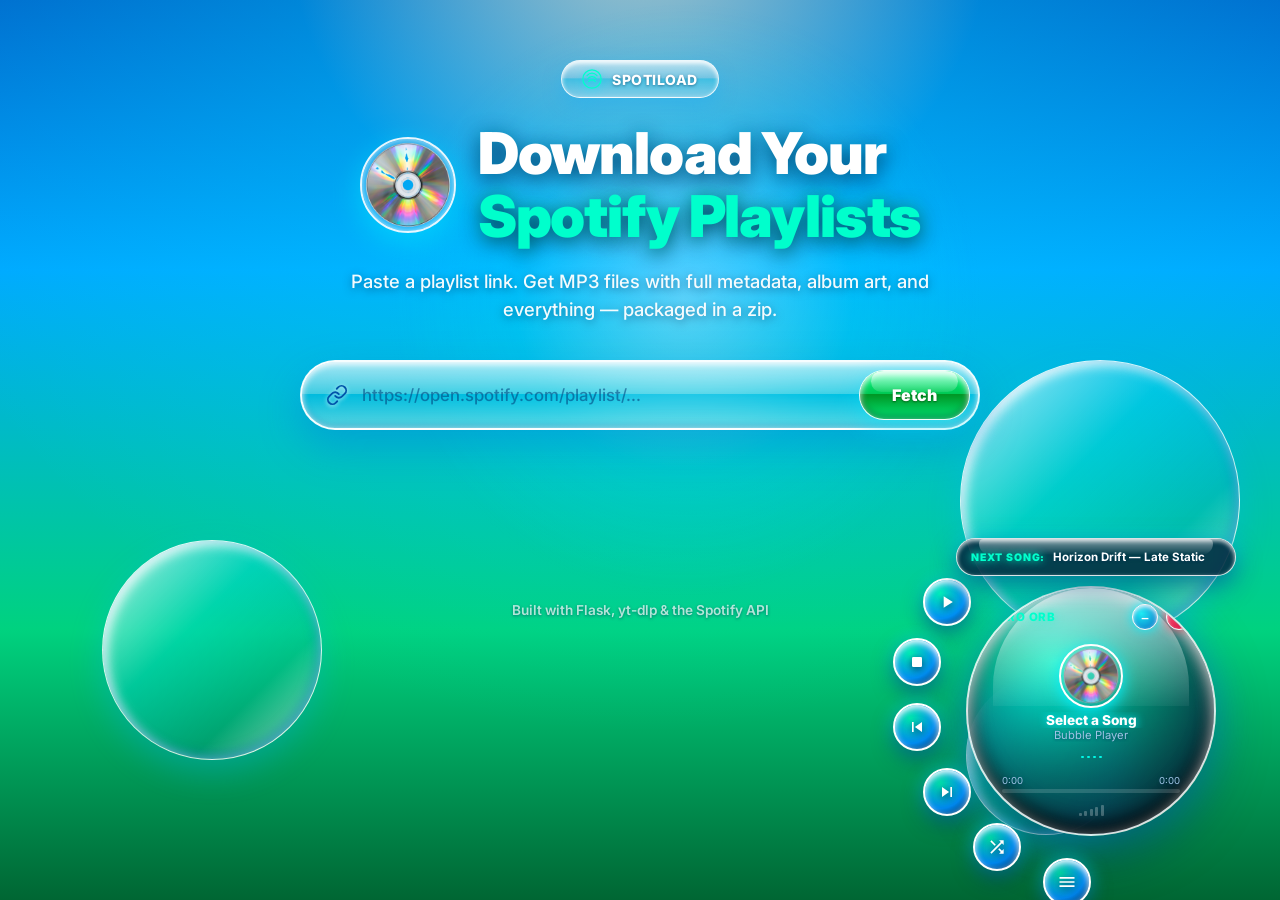
==== templates/index.html @ 21eecb68 "feat: update script loading for water_effects.js" ====
<!DOCTYPE html>
<html lang="en">
<head>
    <meta charset="UTF-8">
    <meta name="viewport" content="width=device-width, initial-scale=1.0">
    <title>Spotiload — Spotify Playlist Downloader</title>
    <meta name="description" content="Download your Spotify playlists as high-quality MP3 files with album art and metadata.">
    <link rel="preconnect" href="https://fonts.googleapis.com">
    <link rel="preconnect" href="https://fonts.gstatic.com" crossorigin>
    <link href="https://fonts.googleapis.com/css2?family=Inter:wght@300;400;500;600;700;800;900&display=swap" rel="stylesheet">
    <link rel="stylesheet" href="/static/css/style.css">
    <link rel="stylesheet" href="/static/css/wmp_player.css">
    <link rel="stylesheet" href="/static/style.css">
    <link rel="stylesheet" href="/static/wmp_player.css">
    <link rel="stylesheet" href="/style.css">
    <link rel="stylesheet" href="/wmp_player.css">
</head>
<body>
    <!-- Animated background blobs -->
    <div class="bg-blobs">
        <div class="blob blob-1"></div>
        <div class="blob blob-2"></div>
        <div class="blob blob-3"></div>
    </div>

    <main>
        <!-- Hero / Input Section -->
        <section id="hero-section" class="hero">
            <div class="hero-badge">
                <svg width="20" height="20" viewBox="0 0 24 24" fill="none">
                    <circle cx="12" cy="12" r="11" stroke="currentColor" stroke-width="1.5"/>
                    <path d="M8 15s1.5-2 4-2 4 2 4 2" stroke="currentColor" stroke-width="1.5" stroke-linecap="round"/>
                    <path d="M7 11.5s2-2.5 5-2.5 5 2.5 5 2.5" stroke="currentColor" stroke-width="1.5" stroke-linecap="round"/>
                    <path d="M6 8s2.5-3 6-3 6 3 6 3" stroke="currentColor" stroke-width="1.5" stroke-linecap="round"/>
                </svg>
                <span>Spotiload</span>
            </div>
            <div class="hero-title-container">
                <img src="/real_cd.png" onerror="this.onerror=null; this.src='/static/images/real_cd.png';" alt="Real Metallic CD" class="pixel-cd-disc">
                <h1 class="hero-title">
                    Download Your<br>
                    <span class="gradient-text">Spotify Playlists</span>
                </h1>
            </div>
            <p class="hero-subtitle">
                Paste a playlist link. Get MP3 files with full metadata, album art, and everything — packaged in a zip.
            </p>

            <div class="input-container" id="input-container">
                <div class="input-glow"></div>
                <div class="input-wrapper">
                    <svg class="input-icon" width="22" height="22" viewBox="0 0 24 24" fill="none">
                        <path d="M10 13a5 5 0 0 0 7.54.54l3-3a5 5 0 0 0-7.07-7.07l-1.72 1.71" stroke="currentColor" stroke-width="2" stroke-linecap="round"/>
                        <path d="M14 11a5 5 0 0 0-7.54-.54l-3 3a5 5 0 0 0 7.07 7.07l1.71-1.71" stroke="currentColor" stroke-width="2" stroke-linecap="round"/>
                    </svg>
                    <input
                        type="text"
                        id="playlist-url"
                        placeholder="https://open.spotify.com/playlist/..."
                        spellcheck="false"
                        autocomplete="off"
                    >
                    <button id="fetch-btn" onclick="fetchPlaylist()">
                        <span class="btn-text">Fetch</span>
                        <span class="btn-loader"></span>
                    </button>
                </div>
            </div>

            <div id="error-message" class="error-message"></div>
        </section>

        <!-- Playlist Preview Section -->
        <section id="playlist-section" class="playlist-section hidden">
            <div class="playlist-header">
                <div class="playlist-cover-wrapper">
                    <img id="playlist-cover" src="" alt="Playlist Cover" class="playlist-cover">
                </div>
                <div class="playlist-info">
                    <span class="playlist-label">PLAYLIST</span>
                    <h2 id="playlist-name" class="playlist-name"></h2>
                    <p id="playlist-meta" class="playlist-meta"></p>
                    <button id="download-btn" class="download-btn" onclick="startDownload()">
                        <svg width="20" height="20" viewBox="0 0 24 24" fill="none">
                            <path d="M21 15v4a2 2 0 0 1-2 2H5a2 2 0 0 1-2-2v-4" stroke="currentColor" stroke-width="2" stroke-linecap="round"/>
                            <polyline points="7 10 12 15 17 10" stroke="currentColor" stroke-width="2" stroke-linecap="round" stroke-linejoin="round"/>
                            <line x1="12" y1="15" x2="12" y2="3" stroke="currentColor" stroke-width="2" stroke-linecap="round"/>
                        </svg>
                        <span>Download All</span>
                    </button>
                </div>
            </div>

            <div class="track-list" id="track-list">
                <!-- Tracks injected by JS -->
            </div>
        </section>

        <!-- Download Progress Section -->
        <section id="progress-section" class="progress-section hidden">
            <div class="progress-card">
                <div class="progress-header">
                    <h3>Downloading...</h3>
                    <span id="progress-count" class="progress-count">0 / 0</span>
                </div>
                <div class="progress-bar-container">
                    <div id="progress-bar" class="progress-bar"></div>
                </div>
                <div id="progress-current" class="progress-current">
                    <div class="progress-current-cover-wrapper">
                        <img id="progress-cover" src="" alt="" class="progress-current-cover">
                    </div>
                    <div class="progress-current-info">
                        <span id="progress-track" class="progress-track-name"></span>
                        <span id="progress-artist" class="progress-track-artist"></span>
                    </div>
                    <div id="progress-status-icon" class="progress-status-icon">
                        <div class="spinner"></div>
                    </div>
                </div>
                <div id="progress-log" class="progress-log"></div>
            </div>
        </section>

        <!-- Download Complete Section -->
        <section id="complete-section" class="complete-section hidden">
            <div class="complete-card">
                <div class="complete-icon">
                    <svg width="48" height="48" viewBox="0 0 24 24" fill="none">
                        <circle cx="12" cy="12" r="10" stroke="currentColor" stroke-width="1.5"/>
                        <path d="M8 12l3 3 5-6" stroke="currentColor" stroke-width="2" stroke-linecap="round" stroke-linejoin="round"/>
                    </svg>
                </div>
                <h3 class="complete-title">All Done!</h3>
                <p id="complete-summary" class="complete-summary"></p>
                <button id="save-zip-btn" class="download-btn save-btn" onclick="downloadZip()">
                    <svg width="20" height="20" viewBox="0 0 24 24" fill="none">
                        <path d="M21 15v4a2 2 0 0 1-2 2H5a2 2 0 0 1-2-2v-4" stroke="currentColor" stroke-width="2" stroke-linecap="round"/>
                        <polyline points="7 10 12 15 17 10" stroke="currentColor" stroke-width="2" stroke-linecap="round" stroke-linejoin="round"/>
                        <line x1="12" y1="15" x2="12" y2="3" stroke="currentColor" stroke-width="2" stroke-linecap="round"/>
                    </svg>
                    <span>Save ZIP File</span>
                </button>
                <button class="reset-btn" onclick="resetApp()">Download Another Playlist</button>
            </div>
        </section>
    </main>

    <!-- Aero Bubble Music Player System -->
    <div class="aero-bubble-system floating" id="wmp-widget">
        <!-- Floating Glass Marquee Card Above Main Orb (NEXT SONG INDICATOR) -->
        <div class="aero-next-song-card" id="nextCard">
            <span class="next-label">NEXT SONG:</span>
            <span id="nextSongTitle" class="next-title">Horizon Drift — Late Static</span>
        </div>

        <!-- Main Spherical Glass Bubble Orb -->
        <div class="aero-main-orb" id="mainOrb">
            <!-- Header Bar with Prominent Minimize (–) & Close (✕) Window Buttons -->
            <div class="aero-orb-header">
                <span>AERO ORB</span>
                <div class="aero-orb-win-ctrls">
                    <button class="aero-orb-win-btn" onclick="event.stopPropagation(); wmpMinimize();" title="Minimize / Absorb">–</button>
                    <button class="aero-orb-win-btn btn-close" onclick="event.stopPropagation(); wmpExplodeDestroy();" title="Explode & Close">✕</button>
                </div>
            </div>

            <!-- Center Spinning CD & Metadata -->
            <div class="aero-orb-center">
                <img src="/real_cd.png" onerror="this.onerror=null; this.src='/static/images/real_cd.png';" alt="Album CD" class="aero-orb-cd" id="wmp-thumb">
                <div class="aero-orb-title" id="trackTitle">Select a Song</div>
                <div class="aero-orb-artist" id="trackArtist">Bubble Player</div>
                <div class="aero-orb-eq" id="orbEq">
                    <i></i><i></i><i></i><i></i>
                </div>
            </div>

            <!-- Progress Bar -->
            <div class="aero-orb-progress">
                <div class="aero-orb-time-row">
                    <span id="orbTimeCurr">0:00</span>
                    <span id="orbTimeTotal">0:00</span>
                </div>
                <div class="aero-orb-progress-bar">
                    <div class="aero-orb-progress-fill" id="progressFill"></div>
                </div>
            </div>

            <!-- Volume Control -->
            <div class="aero-orb-volume" id="volBars" title="Volume">
                <i style="height:3px" data-lvl="1" onclick="wmpSetVolLevel(1)"></i>
                <i style="height:5px" data-lvl="2" onclick="wmpSetVolLevel(2)"></i>
                <i style="height:7px" data-lvl="3" onclick="wmpSetVolLevel(3)"></i>
                <i style="height:9px" data-lvl="4" onclick="wmpSetVolLevel(4)"></i>
                <i style="height:11px" data-lvl="5" onclick="wmpSetVolLevel(5)"></i>
            </div>

            <!-- Drawer Menu inside Glass Orb -->
            <div class="aero-orb-drawer" id="orbDrawer">
                <div class="aero-orb-header">
                    <span>PLAYLIST</span>
                    <button class="aero-orb-win-btn btn-close" onclick="document.getElementById('orbDrawer').classList.remove('show')">✕</button>
                </div>
                <div id="orbDrawerList"></div>
            </div>
        </div>

        <!-- 6 Satellite Spherical Glass Button Orbs Placed on the LEFT SIDE of Main Orb -->
        <!-- 1. Play / Pause -->
        <div class="aero-satellite-orb" id="satPlay" onclick="wmpTogglePlay()" title="Play / Pause">
            <svg viewBox="0 0 24 24"><path d="M8 5v14l11-7z" id="satPlayIcon"/></svg>
        </div>

        <!-- 2. Stop -->
        <div class="aero-satellite-orb" id="satStop" onclick="wmpStop()" title="Stop">
            <svg viewBox="0 0 24 24"><rect x="6" y="6" width="12" height="12" rx="1.5"/></svg>
        </div>

        <!-- 3. Previous -->
        <div class="aero-satellite-orb" id="satPrev" onclick="wmpPlayPrev()" title="Previous Track">
            <svg viewBox="0 0 24 24"><path d="M6 6h2v12H6zm3.5 6l8.5 6V6z"/></svg>
        </div>

        <!-- 4. Next -->
        <div class="aero-satellite-orb" id="satNext" onclick="wmpPlayNext()" title="Next Track">
            <svg viewBox="0 0 24 24"><path d="M6 18l8.5-6L6 6v12zM16 6v12h2V6h-2z"/></svg>
        </div>

        <!-- 5. Random Shuffle -->
        <div class="aero-satellite-orb" id="satShuf" onclick="wmpToggleShuffle()" title="Random Shuffle">
            <svg viewBox="0 0 24 24"><path d="M10.59 9.17L5.41 4 4 5.41l5.17 5.17 1.42-1.41zM14.5 4l2.04 2.04L4 18.59 5.41 20 17.96 7.45 20 9.5V4h-5.5zm.33 9.41l-1.41 1.41 3.13 3.13L14.5 20H20v-5.5l-2.04 2.04-3.13-3.13z"/></svg>
        </div>

        <!-- 6. Track List Menu -->
        <div class="aero-satellite-orb" id="satMenu" onclick="wmpToggleMenu()" title="Track List Queue">
            <svg viewBox="0 0 24 24"><path d="M3 18h18v-2H3v2zm0-5h18v-2H3v2zm0-7v2h18V6H3z"/></svg>
        </div>
    </div>

    <footer class="footer">
        <p>Built with Flask, yt-dlp &amp; the Spotify API</p>
    </footer>

    <script src="/static/js/water_effects.js"></script>
    <script src="/static/js/bubbles.js"></script>
    <script src="/static/js/wmp_player.js"></script>
    <script src="/static/js/app.js"></script>
    <script>
      (function() {
        var needed = [
          ['/static/js/water_effects.js', '/water_effects.js'],
          ['/static/js/bubbles.js', '/bubbles.js'],
          ['/static/js/wmp_player.js', '/wmp_player.js'],
          ['/static/js/app.js', '/app.js']
        ];
        needed.forEach(function(pair) {
          if (!document.querySelector('script[src="' + pair[0] + '"]')) {
            var s = document.createElement('script');
            s.src = pair[1];
            document.body.appendChild(s);
          }
        });
      })();
    </script>
</body>
</html>
---- style.css ----
/* ============================================
   Spotiload — Frutiger Aero Liquid Glass 2000s Aesthetic
   Vibrant 2000s Bubbly UI, Aqua Glass, Glossy 3D Orbs, Lens Flare & Water Reflections
   ============================================ */

/* --- Reset & Base --- */
*,
*::before,
*::after {
    margin: 0;
    padding: 0;
    box-sizing: border-box;
}

:root {
    /* 2000s Frutiger Aero Palette */
    --bg-sky-top: #0088FF;
    --bg-sky-mid: #00C8FF;
    --bg-grass-mid: #00D27F;
    --bg-grass-bottom: #007A3D;

    /* Glass Surface Tokens */
    --bg-surface: rgba(255, 255, 255, 0.18);
    --bg-surface-hover: rgba(255, 255, 255, 0.3);
    --bg-glass: linear-gradient(180deg, rgba(255, 255, 255, 0.45) 0%, rgba(255, 255, 255, 0.15) 48%, rgba(0, 180, 255, 0.08) 49%, rgba(255, 255, 255, 0.25) 100%);
    
    --border-glass: 1.5px solid rgba(255, 255, 255, 0.85);
    --border-glass-subtle: 1px solid rgba(255, 255, 255, 0.5);
    --border-focus: #00FFCC;

    --text-primary: #FFFFFF;
    --text-secondary: rgba(255, 255, 255, 0.85);
    --text-tertiary: rgba(255, 255, 255, 0.6);

    /* Frutiger Glossy Colors */
    --accent: #00E676;
    --accent-cyan: #00E5FF;
    --accent-blue: #0088FF;
    --accent-glow: rgba(0, 229, 255, 0.45);
    
    --gradient-aero: linear-gradient(180deg, #00FF88 0%, #00C853 48%, #009624 49%, #00E676 100%);
    --gradient-blue: linear-gradient(180deg, #00E5FF 0%, #0088FF 48%, #0055CC 49%, #00A8FF 100%);
    --gradient-glass-shine: linear-gradient(135deg, rgba(255,255,255,0.7) 0%, rgba(255,255,255,0.2) 40%, transparent 60%);

    --error: #FF3366;
    --error-bg: rgba(255, 51, 102, 0.2);
    --success: #00FF88;
    --warning: #FFCC00;

    --radius-sm: 10px;
    --radius-md: 16px;
    --radius-lg: 24px;
    --radius-xl: 36px;
    --radius-full: 9999px;

    --shadow-aero: 0 16px 48px rgba(0, 120, 220, 0.35), inset 0 2px 4px rgba(255, 255, 255, 0.95), inset 0 -2px 4px rgba(0, 0, 0, 0.2);
    --shadow-button: 0 8px 24px rgba(0, 229, 255, 0.45), inset 0 3px 6px rgba(255, 255, 255, 0.9), inset 0 -4px 6px rgba(0, 0, 0, 0.3);

    --transition-fast: 0.15s cubic-bezier(0.4, 0, 0.2, 1);
    --transition-med: 0.3s cubic-bezier(0.4, 0, 0.2, 1);
}

html {
    font-size: 16px;
    -webkit-font-smoothing: antialiased;
}

/* --- Frutiger Aero Landscape Background --- */
body {
    font-family: 'Inter', -apple-system, BlinkMacSystemFont, 'Segoe UI', sans-serif;
    background: 
        radial-gradient(circle at 50% -10%, rgba(255, 245, 200, 0.7) 0%, rgba(0, 229, 255, 0.25) 30%, transparent 70%),
        linear-gradient(180deg, #0066CC 0%, #00A8FF 30%, #00D27F 70%, #006633 100%);
    background-attachment: fixed;
    color: var(--text-primary);
    min-height: 100vh;
    overflow-x: hidden;
    position: relative;
    text-shadow: 0 1px 3px rgba(0, 40, 80, 0.5);
}

/* Overlay Lens Flare Sunbeam */
body::before {
    content: '';
    position: fixed;
    top: 0;
    left: 30%;
    width: 600px;
    height: 600px;
    background: radial-gradient(circle, rgba(255, 255, 255, 0.35) 0%, rgba(0, 229, 255, 0.15) 40%, transparent 70%);
    pointer-events: none;
    z-index: 1;
}

/* --- Animated Floating 3D Liquid Bubbles --- */
.bg-blobs {
    position: fixed;
    inset: 0;
    z-index: 0;
    overflow: hidden;
    pointer-events: none;
}

.blob {
    position: absolute;
    border-radius: 50%;
    background: linear-gradient(135deg, rgba(255, 255, 255, 0.7) 0%, rgba(0, 229, 255, 0.3) 40%, rgba(0, 136, 255, 0.1) 70%, rgba(255, 255, 255, 0.6) 100%);
    border: 1px solid rgba(255, 255, 255, 0.8);
    box-shadow: inset -4px -4px 12px rgba(0, 100, 200, 0.4), inset 4px 4px 12px rgba(255, 255, 255, 0.9), 0 12px 32px rgba(0, 180, 255, 0.3);
    animation: bubbleRise 16s infinite ease-in-out;
}

.blob-1 {
    width: 220px;
    height: 220px;
    top: 60%;
    left: 8%;
    animation-duration: 18s;
}

.blob-2 {
    width: 160px;
    height: 160px;
    top: 75%;
    right: 12%;
    animation-delay: -5s;
    animation-duration: 22s;
}

.blob-3 {
    width: 280px;
    height: 280px;
    top: 40%;
    left: 75%;
    animation-delay: -10s;
    animation-duration: 25s;
}

@keyframes bubbleRise {
    0%, 100% {
        transform: translateY(0) scale(1) rotate(0deg);
    }
    50% {
        transform: translateY(-40px) scale(1.08) rotate(10deg);
    }
}

/* --- Main Layout Container --- */
main {
    position: relative;
    z-index: 2;
    max-width: 920px;
    margin: 0 auto;
    padding: 60px 24px 100px;
}

/* --- Hero Section --- */
.hero {
    display: flex;
    flex-direction: column;
    align-items: center;
    text-align: center;
    margin-bottom: 48px;
}

/* Glossy 3D Frutiger Pill Badge */
.hero-badge {
    display: inline-flex;
    align-items: center;
    gap: 10px;
    padding: 8px 20px;
    border-radius: var(--radius-full);
    background: linear-gradient(180deg, rgba(255, 255, 255, 0.6) 0%, rgba(255, 255, 255, 0.2) 48%, rgba(0, 229, 255, 0.2) 49%, rgba(255, 255, 255, 0.3) 100%);
    border: var(--border-glass);
    box-shadow: inset 0 2px 4px rgba(255, 255, 255, 0.9), 0 8px 20px rgba(0, 168, 255, 0.3);
    backdrop-filter: blur(12px);
    color: #FFFFFF;
    font-size: 0.875rem;
    font-weight: 800;
    letter-spacing: 0.04em;
    margin-bottom: 24px;
    text-transform: uppercase;
}

.hero-badge svg {
    color: #00FFCC;
    filter: drop-shadow(0 2px 4px rgba(0, 229, 255, 0.8));
}

/* Title & Subtitle */
.hero-title-container {
    display: flex;
    align-items: center;
    justify-content: center;
    gap: 22px;
    margin-bottom: 18px;
}

.pixel-cd-disc {
    width: 96px;
    height: 96px;
    border-radius: 50%;
    box-shadow: 0 10px 30px rgba(0, 229, 255, 0.6), inset 0 0 10px rgba(255, 255, 255, 0.8);
    animation: spinCD 12s linear infinite;
    flex-shrink: 0;
    border: 2px solid rgba(255, 255, 255, 0.9);
}

@keyframes spinCD {
    from { transform: rotate(0deg); }
    to { transform: rotate(360deg); }
}

.hero-title {
    font-size: clamp(2.2rem, 5vw, 3.6rem);
    font-weight: 900;
    line-height: 1.1;
    letter-spacing: -0.02em;
    color: #FFFFFF;
    text-shadow: 0 4px 20px rgba(0, 30, 80, 0.8), 0 0 12px rgba(0, 229, 255, 0.4);
    text-align: left;
}

.gradient-text {
    color: #00FFCC;
    text-shadow: 0 4px 20px rgba(0, 30, 80, 0.9), 0 0 16px rgba(0, 255, 204, 0.7);
}

.hero-subtitle {
    font-size: 1.15rem;
    color: rgba(255, 255, 255, 0.95);
    max-width: 580px;
    line-height: 1.55;
    font-weight: 500;
    margin-bottom: 36px;
    text-shadow: 0 2px 8px rgba(0, 40, 80, 0.5);
}

/* --- Glossy Aqua Input Container --- */
.input-container {
    position: relative;
    width: 100%;
    max-width: 680px;
    border-radius: var(--radius-full);
}

.input-wrapper {
    position: relative;
    display: flex;
    align-items: center;
    background: linear-gradient(180deg, rgba(255, 255, 255, 0.65) 0%, rgba(255, 255, 255, 0.25) 48%, rgba(0, 180, 255, 0.15) 49%, rgba(255, 255, 255, 0.35) 100%);
    border: 2px solid rgba(255, 255, 255, 0.95);
    border-radius: var(--radius-full);
    padding: 8px 8px 8px 24px;
    backdrop-filter: blur(20px);
    box-shadow: inset 0 2px 6px rgba(255, 255, 255, 1), inset 0 -3px 6px rgba(0, 80, 160, 0.25), 0 16px 40px rgba(0, 120, 220, 0.4);
    transition: all var(--transition-med);
}

.input-wrapper:focus-within {
    border-color: #00FFCC;
    box-shadow: inset 0 2px 6px rgba(255, 255, 255, 1), 0 0 30px rgba(0, 255, 204, 0.6), 0 20px 45px rgba(0, 120, 220, 0.5);
}

.input-icon {
    color: #0055AA;
    flex-shrink: 0;
    margin-right: 14px;
    filter: drop-shadow(0 1px 2px rgba(255, 255, 255, 0.8));
}

.input-wrapper input {
    flex: 1;
    background: transparent;
    border: none;
    outline: none;
    color: #003366;
    font-size: 1.05rem;
    font-weight: 700;
    font-family: inherit;
}

.input-wrapper input::placeholder {
    color: rgba(0, 60, 120, 0.55);
    font-weight: 500;
}

/* 3D Glossy Bubbly Fetch Button */
#fetch-btn {
    display: flex;
    align-items: center;
    justify-content: center;
    background: var(--gradient-aero);
    border: 1.5px solid rgba(255, 255, 255, 0.95);
    border-radius: var(--radius-full);
    padding: 14px 32px;
    color: #FFFFFF;
    font-size: 1rem;
    font-weight: 900;
    font-family: inherit;
    cursor: pointer;
    text-shadow: 0 1px 2px rgba(0, 60, 0, 0.6);
    box-shadow: var(--shadow-button);
    transition: transform var(--transition-fast), box-shadow var(--transition-med);
    position: relative;
    overflow: hidden;
}

/* Top Glossy Highlight Curve on Button */
#fetch-btn::before {
    content: '';
    position: absolute;
    top: 0;
    left: 10%;
    right: 10%;
    height: 45%;
    background: linear-gradient(180deg, rgba(255, 255, 255, 0.7) 0%, rgba(255, 255, 255, 0.1) 100%);
    border-radius: var(--radius-full);
    pointer-events: none;
}

#fetch-btn:hover {
    transform: translateY(-2px) scale(1.03);
    box-shadow: 0 12px 32px rgba(0, 230, 118, 0.65), inset 0 3px 6px rgba(255, 255, 255, 1);
}

#fetch-btn:active {
    transform: translateY(1px) scale(0.97);
    box-shadow: 0 4px 12px rgba(0, 230, 118, 0.4), inset 0 2px 4px rgba(0, 0, 0, 0.4);
}

/* --- Error Message --- */
.error-message {
    margin-top: 16px;
    padding: 12px 24px;
    border-radius: var(--radius-full);
    background: var(--error-bg);
    border: 1px solid rgba(255, 51, 102, 0.5);
    color: #FFD1DC;
    font-size: 0.9rem;
    font-weight: 700;
    display: none;
    backdrop-filter: blur(12px);
    box-shadow: 0 8px 20px rgba(255, 51, 102, 0.3);
}

.error-message.visible {
    display: inline-block;
}

/* --- Playlist Preview Section --- */
.playlist-section {
    background: var(--bg-glass);
    border: var(--border-glass);
    border-radius: var(--radius-xl);
    padding: 36px;
    backdrop-filter: blur(24px) saturate(180%);
    box-shadow: var(--shadow-aero);
    position: relative;
    overflow: hidden;
}

/* Top Glass Reflection Bar */
.playlist-section::before {
    content: '';
    position: absolute;
    top: 0;
    left: 0;
    right: 0;
    height: 120px;
    background: var(--gradient-glass-shine);
    pointer-events: none;
}

.playlist-header {
    display: flex;
    align-items: center;
    gap: 32px;
    margin-bottom: 32px;
    padding-bottom: 24px;
    border-bottom: 1px solid rgba(255, 255, 255, 0.3);
}

.playlist-cover-wrapper {
    position: relative;
    flex-shrink: 0;
}

.playlist-cover {
    width: 160px;
    height: 160px;
    border-radius: var(--radius-md);
    object-fit: cover;
    border: 2px solid rgba(255, 255, 255, 0.9);
    box-shadow: 0 12px 32px rgba(0, 40, 100, 0.4);
}

.playlist-info {
    flex: 1;
}

.playlist-label {
    font-size: 0.75rem;
    font-weight: 900;
    letter-spacing: 0.15em;
    text-transform: uppercase;
    color: #00FFCC;
    text-shadow: 0 2px 6px rgba(0, 255, 204, 0.6);
}

.playlist-name {
    font-size: clamp(1.8rem, 3.5vw, 2.5rem);
    font-weight: 900;
    margin: 6px 0;
    color: #FFFFFF;
    text-shadow: 0 2px 10px rgba(0, 40, 80, 0.5);
}

.playlist-meta {
    color: rgba(255, 255, 255, 0.9);
    font-size: 0.95rem;
    font-weight: 600;
    margin-bottom: 20px;
}

/* 3D Glossy Download All Button */
.download-btn {
    display: inline-flex;
    align-items: center;
    gap: 12px;
    background: var(--gradient-blue);
    color: #FFFFFF;
    border: 1.5px solid rgba(255, 255, 255, 0.95);
    border-radius: var(--radius-full);
    padding: 14px 32px;
    font-size: 0.95rem;
    font-weight: 900;
    font-family: inherit;
    cursor: pointer;
    box-shadow: 0 8px 24px rgba(0, 136, 255, 0.5), inset 0 3px 6px rgba(255, 255, 255, 0.9), inset 0 -4px 6px rgba(0, 0, 0, 0.3);
    transition: transform var(--transition-fast), box-shadow var(--transition-med);
    text-shadow: 0 1px 2px rgba(0, 40, 100, 0.6);
}

.download-btn:hover {
    transform: translateY(-2px) scale(1.03);
    box-shadow: 0 12px 32px rgba(0, 168, 255, 0.75), inset 0 3px 6px rgba(255, 255, 255, 1);
}

.download-btn:active {
    transform: translateY(1px) scale(0.97);
}

/* --- Track List --- */
.track-list {
    display: flex;
    flex-direction: column;
    gap: 6px;
}

.track-item {
    display: flex;
    align-items: center;
    gap: 16px;
    padding: 12px 18px;
    border-radius: var(--radius-md);
    background: rgba(255, 255, 255, 0.12);
    border: 1px solid rgba(255, 255, 255, 0.4);
    backdrop-filter: blur(12px);
    transition: all var(--transition-fast);
}

.track-item:hover {
    background: rgba(255, 255, 255, 0.28);
    border-color: rgba(255, 255, 255, 0.85);
    transform: translateX(4px);
    box-shadow: 0 6px 20px rgba(0, 168, 255, 0.25);
}

.track-number {
    width: 28px;
    font-size: 0.85rem;
    font-weight: 800;
    color: rgba(255, 255, 255, 0.7);
}

.track-cover {
    width: 48px;
    height: 48px;
    border-radius: 8px;
    object-fit: cover;
    border: 1px solid rgba(255, 255, 255, 0.8);
    box-shadow: 0 4px 12px rgba(0, 0, 0, 0.3);
}

.track-info {
    flex: 1;
    min-width: 0;
}

.track-title {
    font-size: 0.95rem;
    font-weight: 700;
    color: #FFFFFF;
}

.track-artist {
    font-size: 0.825rem;
    color: rgba(255, 255, 255, 0.8);
    font-weight: 500;
}

.track-meta-side {
    display: flex;
    align-items: center;
    gap: 12px;
}

.track-status-badge {
    font-size: 0.75rem;
    font-weight: 800;
    padding: 4px 12px;
    border-radius: var(--radius-full);
    display: none;
    letter-spacing: 0.03em;
    text-transform: uppercase;
}

.track-status-badge.downloading {
    display: inline-block;
    background: linear-gradient(180deg, #00FFCC 0%, #00B0FF 100%);
    color: #003366;
    box-shadow: 0 2px 10px rgba(0, 229, 255, 0.5);
    animation: badgePulse 1.5s infinite;
}

.track-status-badge.done {
    display: inline-block;
    background: linear-gradient(180deg, #00FF88 0%, #00C853 100%);
    color: #003311;
    box-shadow: 0 2px 10px rgba(0, 255, 136, 0.4);
}

.track-status-badge.error {
    display: inline-block;
    background: var(--error-bg);
    color: #FF3366;
    border: 1px solid rgba(255, 51, 102, 0.5);
}

/* Water Liquid Progress Bar */
.track-mini-progress {
    width: 100%;
    height: 6px;
    background: rgba(0, 40, 80, 0.4);
    border-radius: var(--radius-full);
    overflow: hidden;
    margin-top: 6px;
    display: none;
    border: 1px solid rgba(255, 255, 255, 0.4);
}

.track-mini-progress-bar {
    height: 100%;
    width: 0%;
    background: linear-gradient(90deg, #00E5FF, #00FF88);
    border-radius: var(--radius-full);
    box-shadow: 0 0 10px #00FFCC;
    transition: width 0.3s ease;
}

.track-item.is-downloading {
    background: rgba(0, 229, 255, 0.2);
    border-color: #00FFCC;
}

.track-item.is-downloading .track-mini-progress {
    display: block;
}

.track-item.is-done .track-mini-progress {
    display: block;
}

.track-item.is-done .track-mini-progress-bar {
    width: 100%;
}

/* --- Progress Section --- */
.progress-section {
    margin-top: 40px;
}

.progress-card {
    background: var(--bg-glass);
    border: var(--border-glass);
    border-radius: var(--radius-xl);
    padding: 32px;
    backdrop-filter: blur(24px);
    box-shadow: var(--shadow-aero);
}

.progress-header {
    display: flex;
    align-items: center;
    justify-content: space-between;
    margin-bottom: 16px;
}

.progress-header h3 {
    font-size: 1.25rem;
    font-weight: 900;
    color: #FFFFFF;
}

.progress-count {
    font-size: 1rem;
    font-weight: 800;
    color: #00FFCC;
}

.progress-bar-container {
    height: 12px;
    background: rgba(0, 30, 60, 0.5);
    border-radius: var(--radius-full);
    overflow: hidden;
    border: 1px solid rgba(255, 255, 255, 0.6);
    box-shadow: inset 0 2px 4px rgba(0, 0, 0, 0.4);
    margin-bottom: 24px;
}

.progress-bar {
    height: 100%;
    width: 0%;
    background: linear-gradient(90deg, #0088FF, #00E5FF, #00FF88);
    border-radius: var(--radius-full);
    box-shadow: 0 0 16px #00FFCC;
    transition: width 0.3s ease;
}

.progress-current {
    display: flex;
    align-items: center;
    gap: 16px;
    padding: 16px;
    background: rgba(255, 255, 255, 0.15);
    border-radius: var(--radius-md);
    border: 1px solid rgba(255, 255, 255, 0.5);
}

.progress-current-cover {
    width: 52px;
    height: 52px;
    border-radius: 8px;
    object-fit: cover;
}

.progress-track-name {
    font-weight: 800;
    font-size: 1rem;
    color: #FFFFFF;
}

.progress-track-artist {
    font-size: 0.85rem;
    color: rgba(255, 255, 255, 0.8);
}

/* Spinner */
.spinner {
    width: 24px;
    height: 24px;
    border: 3px solid rgba(255, 255, 255, 0.3);
    border-top-color: #00FFCC;
    border-radius: 50%;
    animation: spin 0.6s linear infinite;
}

@keyframes spin {
    to { transform: rotate(360deg); }
}

/* Complete Section */
.complete-card {
    background: var(--bg-glass);
    border: var(--border-glass);
    border-radius: var(--radius-xl);
    padding: 48px 32px;
    text-align: center;
    backdrop-filter: blur(24px);
    box-shadow: var(--shadow-aero);
}

.complete-icon {
    width: 80px;
    height: 80px;
    margin: 0 auto 20px;
    background: var(--gradient-aero);
    border-radius: 50%;
    display: flex;
    align-items: center;
    justify-content: center;
    color: #FFFFFF;
    box-shadow: 0 10px 30px rgba(0, 230, 118, 0.5);
    border: 2px solid rgba(255, 255, 255, 0.9);
}

.complete-title {
    font-size: 2rem;
    font-weight: 900;
    margin-bottom: 12px;
}

.complete-summary {
    font-size: 1.05rem;
    color: rgba(255, 255, 255, 0.9);
    margin-bottom: 28px;
}

.reset-btn {
    background: transparent;
    border: none;
    color: #FFFFFF;
    font-size: 0.9rem;
    font-weight: 700;
    cursor: pointer;
    margin-top: 16px;
    text-decoration: underline;
}

.hidden {
    display: none !important;
}

.footer {
    text-align: center;
    padding: 24px;
    color: rgba(255, 255, 255, 0.7);
    font-size: 0.85rem;
    font-weight: 600;
}
---- wmp_player.css ----
/* ============================================
   Aero Bubble Music Player System — Mobile Responsive Edition
   Features:
   - Floating Glass Marquee Card above Main Orb: NEXT SONG: [Title] — [Artist]
   - Same Liquid Absorption & Explosion Behavior as Satellite Orbs
   - Audio Playback Engine for Trending & Spotify Songs
   - Responsive Media Queries for Mobile Devices (<600px)
   ============================================ */

:root {
    --bubble-glass-bg: radial-gradient(circle at 35% 30%, rgba(0, 242, 254, 0.5) 0%, rgba(6, 30, 60, 0.88) 75%, rgba(2, 12, 28, 0.96) 100%);
    --bubble-border: rgba(255, 255, 255, 0.85);
    --bubble-cyan: #00F2FE;
    --bubble-teal: #00FFCC;
    --bubble-glow: rgba(0, 242, 254, 0.55);
}

.aero-bubble-system {
    position: fixed;
    bottom: 24px;
    right: 24px;
    width: 440px;
    height: 420px;
    z-index: 9999;
    user-select: none;
    pointer-events: none;
    transition: transform 0.4s cubic-bezier(0.34, 1.56, 0.64, 1);
    transform-origin: bottom right;
}

/* Floating Ambient Motion */
.aero-bubble-system.floating {
    animation: cornerBubbleFloat 6s ease-in-out infinite alternate;
}

@keyframes cornerBubbleFloat {
    0% { transform: translateY(0px) rotate(0deg); }
    50% { transform: translateY(-12px) rotate(1deg); }
    100% { transform: translateY(8px) rotate(-1deg); }
}

/* FLOATING GLASS MARQUEE CARD ABOVE MAIN ORB (NEXT SONG INDICATOR) */
.aero-next-song-card {
    position: absolute;
    bottom: 300px;
    right: 20px;
    width: 280px;
    height: 38px;
    border-radius: 19px;
    background: rgba(6, 28, 54, 0.82);
    backdrop-filter: blur(20px) saturate(180%);
    -webkit-backdrop-filter: blur(20px) saturate(180%);
    border: 1.8px solid var(--bubble-border);
    box-shadow: 
        inset 0 2px 4px rgba(255, 255, 255, 0.8),
        0 8px 24px rgba(0, 40, 100, 0.55),
        0 0 20px var(--bubble-glow);
    display: flex;
    align-items: center;
    padding: 0 14px;
    gap: 8px;
    pointer-events: auto;
    z-index: 28;
    transition: all 0.5s cubic-bezier(0.68, -0.55, 0.27, 1.55);
    overflow: hidden;
    animation: nextCardFloat 5s ease-in-out infinite alternate;
}

@keyframes nextCardFloat {
    0% { transform: translateY(0px); }
    100% { transform: translateY(-6px); }
}

.aero-next-song-card::before {
    content: '';
    position: absolute;
    top: 0;
    left: 8%;
    right: 8%;
    height: 45%;
    background: linear-gradient(180deg, rgba(255, 255, 255, 0.5) 0%, rgba(255, 255, 255, 0.0) 100%);
    border-radius: 19px 19px 50px 50px;
    pointer-events: none;
}

.next-label {
    font-size: 0.65rem;
    font-weight: 900;
    color: var(--bubble-teal);
    letter-spacing: 0.08em;
    white-space: nowrap;
    text-shadow: 0 0 8px var(--bubble-teal);
}

.next-title {
    font-size: 0.72rem;
    font-weight: 700;
    color: #FFFFFF;
    white-space: nowrap;
    overflow: hidden;
    text-overflow: ellipsis;
}

/* MAIN SPHERICAL GLASS BUBBLE ORB */
.aero-main-orb {
    position: absolute;
    bottom: 40px;
    right: 40px;
    width: 250px;
    height: 250px;
    border-radius: 50%;
    background: var(--bubble-glass-bg);
    backdrop-filter: blur(20px) saturate(180%);
    -webkit-backdrop-filter: blur(20px) saturate(180%);
    border: 2px solid var(--bubble-border);
    box-shadow: 
        inset 0 6px 16px rgba(255, 255, 255, 0.85),
        inset 0 -8px 20px rgba(0, 0, 0, 0.9),
        0 16px 48px rgba(0, 40, 100, 0.6),
        0 0 36px var(--bubble-glow);
    display: flex;
    flex-direction: column;
    align-items: center;
    justify-content: space-between;
    padding: 16px 18px;
    pointer-events: auto;
    z-index: 20;
    transition: all 0.5s cubic-bezier(0.68, -0.55, 0.27, 1.55);
    overflow: hidden;
    animation: mainOrbFloat 6s ease-in-out infinite alternate;
}

@keyframes mainOrbFloat {
    0% { transform: translateY(0px) rotate(0deg); }
    50% { transform: translateY(-10px) rotate(1deg); }
    100% { transform: translateY(8px) rotate(-1deg); }
}

/* Specular Glass Highlight Arc */
.aero-main-orb::before {
    content: '';
    position: absolute;
    top: 0;
    left: 10%;
    right: 10%;
    height: 48%;
    background: linear-gradient(180deg, rgba(255, 255, 255, 0.65) 0%, rgba(255, 255, 255, 0.05) 100%);
    border-radius: 140px 140px 0 0;
    pointer-events: none;
    z-index: 30;
}

/* Minimized Floating State (NEXT SONG Card + Satellites Absorbed into Corner Bubble) */
.aero-bubble-system.minimized .aero-main-orb {
    width: 90px;
    height: 90px;
    bottom: 20px;
    right: 20px;
    cursor: pointer;
    box-shadow: 0 0 40px var(--bubble-cyan), inset 0 4px 10px #FFFFFF;
}

.aero-bubble-system.minimized .aero-main-orb * {
    opacity: 0 !important;
    pointer-events: none !important;
}

.aero-bubble-system.minimized .aero-main-orb::after {
    content: '🎵';
    position: absolute;
    top: 50%;
    left: 50%;
    transform: translate(-50%, -50%);
    font-size: 1.8rem;
    opacity: 1;
    filter: drop-shadow(0 0 10px #00FFCC);
}

.aero-bubble-system.minimized .aero-next-song-card {
    bottom: 65px !important;
    right: 65px !important;
    transform: scale(0) !important;
    opacity: 0 !important;
    pointer-events: none !important;
    animation: none !important;
}

/* SATELLITE BUTTON BUBBLE ORBS BASE */
.aero-satellite-orb {
    position: absolute;
    width: 48px;
    height: 48px;
    border-radius: 50%;
    background: radial-gradient(circle at 35% 30%, rgba(0, 255, 204, 0.7) 0%, rgba(0, 136, 255, 0.9) 60%, rgba(2, 20, 50, 0.98) 100%);
    border: 2px solid #FFFFFF;
    box-shadow: 
        inset 0 3px 6px rgba(255, 255, 255, 0.95),
        0 8px 20px rgba(0, 40, 100, 0.55),
        0 0 18px var(--bubble-glow);
    display: flex;
    align-items: center;
    justify-content: center;
    cursor: pointer;
    pointer-events: auto;
    z-index: 25;
    transition: transform 0.5s cubic-bezier(0.68, -0.55, 0.27, 1.55), opacity 0.4s ease, box-shadow 0.2s ease;
    touch-action: manipulation;
}

.aero-satellite-orb:hover {
    transform: scale(1.18) !important;
    box-shadow: 0 0 24px var(--bubble-teal), inset 0 3px 8px #FFFFFF;
}

.aero-satellite-orb:active {
    transform: scale(0.9) !important;
}

.aero-satellite-orb.active {
    background: radial-gradient(circle at 35% 30%, #00FFCC 0%, #0088FF 100%);
    box-shadow: 0 0 24px var(--bubble-teal);
}

.aero-satellite-orb svg {
    width: 20px;
    height: 20px;
    fill: #FFFFFF;
    filter: drop-shadow(0 2px 4px rgba(0, 20, 60, 0.8));
}

/* INDEPENDENT SEPARATE FLOATING ANIMATIONS FOR EACH SATELLITE BUBBLE */
#satPlay { 
    bottom: 250px; right: 285px; 
    animation: satFloat1 4.5s ease-in-out infinite alternate;
}
#satStop { 
    bottom: 190px; right: 315px; 
    animation: satFloat2 5.2s ease-in-out infinite alternate;
}
#satPrev { 
    bottom: 125px; right: 315px; 
    animation: satFloat3 4.8s ease-in-out infinite alternate;
}
#satNext { 
    bottom: 60px;  right: 285px; 
    animation: satFloat4 5.6s ease-in-out infinite alternate;
}
#satShuf { 
    bottom: 5px;   right: 235px; 
    animation: satFloat5 4.3s ease-in-out infinite alternate;
}
#satMenu { 
    bottom: -30px; right: 165px; 
    animation: satFloat6 5.0s ease-in-out infinite alternate;
}

@keyframes satFloat1 {
    0% { transform: translateY(0px) translateX(0px); }
    100% { transform: translateY(-8px) translateX(-4px); }
}

@keyframes satFloat2 {
    0% { transform: translateY(0px) translateX(0px); }
    100% { transform: translateY(7px) translateX(-6px); }
}

@keyframes satFloat3 {
    0% { transform: translateY(0px) translateX(0px); }
    100% { transform: translateY(-9px) translateX(-5px); }
}

@keyframes satFloat4 {
    0% { transform: translateY(0px) translateX(0px); }
    100% { transform: translateY(8px) translateX(-4px); }
}

@keyframes satFloat5 {
    0% { transform: translateY(0px) translateX(0px); }
    100% { transform: translateY(-6px) translateX(5px); }
}

@keyframes satFloat6 {
    0% { transform: translateY(0px) translateX(0px); }
    100% { transform: translateY(7px) translateX(4px); }
}

/* Absorbed State: Small Orbs Suction into Center of Main Orb */
.aero-bubble-system.minimized .aero-satellite-orb {
    bottom: 65px !important;
    right: 65px !important;
    transform: scale(0) !important;
    opacity: 0 !important;
    pointer-events: none !important;
    animation: none !important;
}

/* HIGHLY PROMINENT HEADER BAR & WINDOW CONTROL BUTTONS */
.aero-orb-header {
    width: 100%;
    display: flex;
    align-items: center;
    justify-content: space-between;
    font-size: 0.72rem;
    font-weight: 800;
    letter-spacing: 0.05em;
    color: var(--bubble-teal);
    text-shadow: 0 0 10px rgba(0, 255, 204, 0.6);
    z-index: 35;
    padding: 0 4px;
}

.aero-orb-win-ctrls {
    display: flex;
    align-items: center;
    gap: 8px;
}

/* PROMINENT HIGH-CONTRAST MINIMIZE (–) & CLOSE (✕) BUTTONS */
.aero-orb-win-btn {
    width: 26px;
    height: 26px;
    border-radius: 50%;
    background: radial-gradient(circle at 35% 35%, rgba(0, 242, 254, 0.8), rgba(0, 100, 200, 0.9));
    border: 1.5px solid #FFFFFF;
    color: #FFFFFF;
    font-size: 0.85rem;
    font-weight: 900;
    display: flex;
    align-items: center;
    justify-content: center;
    cursor: pointer;
    box-shadow: 
        inset 0 2px 4px rgba(255, 255, 255, 0.9),
        0 0 12px var(--bubble-cyan);
    transition: all 0.2s cubic-bezier(0.34, 1.56, 0.64, 1);
    touch-action: manipulation;
}

.aero-orb-win-btn:hover {
    background: radial-gradient(circle at 35% 35%, #00FFCC, #0088FF);
    box-shadow: 0 0 18px var(--bubble-teal), inset 0 2px 5px #FFFFFF;
    color: #041426;
    transform: scale(1.18);
}

.aero-orb-win-btn.btn-close {
    background: radial-gradient(circle at 35% 35%, #FF5577, #CC0033);
    box-shadow: inset 0 2px 4px rgba(255, 255, 255, 0.9), 0 0 12px rgba(255, 50, 80, 0.8);
}

.aero-orb-win-btn.btn-close:hover {
    background: radial-gradient(circle at 35% 35%, #FF2255, #990022);
    box-shadow: 0 0 18px #FF2255, inset 0 2px 5px #FFFFFF;
    color: #FFFFFF;
    transform: scale(1.18);
}

/* Center Disc & Metadata */
.aero-orb-center {
    display: flex;
    flex-direction: column;
    align-items: center;
    justify-content: center;
    width: 100%;
    margin-top: 2px;
    z-index: 35;
}

.aero-orb-cd {
    width: 64px;
    height: 64px;
    border-radius: 50%;
    object-fit: cover;
    border: 2px solid #FFFFFF;
    box-shadow: 0 4px 16px var(--bubble-cyan);
    animation: spinOrbCD 10s linear infinite paused;
}

.aero-orb-cd.playing {
    animation-play-state: running;
}

@keyframes spinOrbCD {
    from { transform: rotate(0deg); }
    to { transform: rotate(360deg); }
}

.aero-orb-title {
    font-size: 0.85rem;
    font-weight: 800;
    color: #FFFFFF;
    text-align: center;
    white-space: nowrap;
    overflow: hidden;
    text-overflow: ellipsis;
    width: 90%;
    margin-top: 4px;
    text-shadow: 0 0 8px var(--bubble-cyan);
}

.aero-orb-artist {
    font-size: 0.7rem;
    color: #9FC4E6;
    text-align: center;
    white-space: nowrap;
    overflow: hidden;
    text-overflow: ellipsis;
    width: 90%;
}

/* Equalizer Bars */
.aero-orb-eq {
    display: flex;
    align-items: flex-end;
    gap: 3px;
    height: 12px;
    margin: 4px 0;
    z-index: 35;
}

.aero-orb-eq i {
    width: 3px;
    background: linear-gradient(180deg, var(--bubble-cyan), var(--bubble-teal));
    border-radius: 1.5px;
    height: 20%;
    transition: height 0.15s;
}

.aero-orb-cd.playing ~ .aero-orb-eq i,
.aero-orb-eq.playing i {
    animation: bounceOrbEQ 0.6s ease-in-out infinite alternate;
}

.aero-orb-eq i:nth-child(1) { animation-delay: 0.1s; }
.aero-orb-eq i:nth-child(2) { animation-delay: 0.3s; }
.aero-orb-eq i:nth-child(3) { animation-delay: 0.2s; }
.aero-orb-eq i:nth-child(4) { animation-delay: 0.4s; }

@keyframes bounceOrbEQ {
    0% { height: 20%; }
    100% { height: 100%; }
}

/* Progress Section */
.aero-orb-progress {
    width: 85%;
    display: flex;
    flex-direction: column;
    gap: 3px;
    z-index: 35;
}

.aero-orb-time-row {
    display: flex;
    align-items: center;
    justify-content: space-between;
    font-size: 0.6rem;
    color: #9FC4E6;
}

.aero-orb-progress-bar {
    width: 100%;
    height: 4px;
    background: rgba(255, 255, 255, 0.15);
    border-radius: 2px;
    overflow: hidden;
}

.aero-orb-progress-fill {
    height: 100%;
    width: 0%;
    background: linear-gradient(90deg, var(--bubble-cyan), var(--bubble-teal));
    box-shadow: 0 0 10px var(--bubble-cyan);
    transition: width 0.2s linear;
}

/* Volume Bar */
.aero-orb-volume {
    display: flex;
    gap: 2.5px;
    align-items: flex-end;
    cursor: pointer;
    z-index: 35;
    margin-bottom: 2px;
}

.aero-orb-volume i {
    width: 3px;
    background: rgba(255, 255, 255, 0.25);
    border-radius: 1px;
}

.aero-orb-volume i.on {
    background: var(--bubble-cyan);
    box-shadow: 0 0 6px var(--bubble-cyan);
}

/* Drawer Menu inside Main Glass Orb */
.aero-orb-drawer {
    position: absolute;
    inset: 0;
    background: rgba(4, 20, 38, 0.97);
    border-radius: 50%;
    border: 2px solid var(--bubble-teal);
    padding: 32px 18px;
    display: none;
    flex-direction: column;
    gap: 4px;
    z-index: 60;
    box-shadow: 0 8px 24px rgba(0, 0, 0, 0.8);
    backdrop-filter: blur(8px);
    overflow-y: auto;
}

.aero-orb-drawer.show {
    display: flex;
}

.aero-orb-drawer div {
    font-size: 0.65rem;
    color: #CFE8FF;
    padding: 4px 6px;
    border-radius: 4px;
    cursor: pointer;
    white-space: nowrap;
    overflow: hidden;
    text-overflow: ellipsis;
}

.aero-orb-drawer div:hover {
    background: #0D2D4E;
    color: var(--bubble-teal);
}

/* SEQUENTIAL EXPLOSION ANIMATION ON CLOSE (X) */
.exploding-main {
    animation: mainOrbPop 0.4s cubic-bezier(0.175, 0.885, 0.32, 1.27) forwards !important;
}

@keyframes mainOrbPop {
    0% { opacity: 1; }
    50% { box-shadow: 0 0 80px #00FFCC; opacity: 0.9; }
    100% { opacity: 0; filter: blur(12px); }
}

.exploding-sat {
    animation: satellitePop 0.35s cubic-bezier(0.175, 0.885, 0.32, 1.27) forwards !important;
}

@keyframes satellitePop {
    0% { opacity: 1; }
    50% { box-shadow: 0 0 40px #00FFFF; opacity: 0.8; }
    100% { opacity: 0; filter: blur(8px); }
}

/* ============================================
   MOBILE RESPONSIVE RULES (<600px MOBILE PHONES)
   ============================================ */
@media (max-width: 600px) {
    .aero-bubble-system {
        bottom: 12px;
        right: 12px;
        width: 330px;
        height: 330px;
        transform: scale(0.85);
        transform-origin: bottom right;
    }

    .aero-main-orb {
        width: 200px;
        height: 200px;
        bottom: 20px;
        right: 20px;
        padding: 12px 14px;
    }

    .aero-orb-cd {
        width: 48px;
        height: 48px;
    }

    .aero-orb-title {
        font-size: 0.75rem;
    }

    .aero-orb-artist {
        font-size: 0.62rem;
    }

    .aero-next-song-card {
        bottom: 235px;
        right: 10px;
        width: 220px;
        height: 32px;
        padding: 0 10px;
    }

    .next-label {
        font-size: 0.58rem;
    }

    .next-title {
        font-size: 0.64rem;
    }

    .aero-satellite-orb {
        width: 42px;
        height: 42px;
    }

    .aero-satellite-orb svg {
        width: 17px;
        height: 17px;
    }

    /* Mobile Orbital Positioning around 200px Main Orb */
    #satPlay { bottom: 200px; right: 220px; }
    #satStop { bottom: 150px; right: 245px; }
    #satPrev { bottom: 100px; right: 245px; }
    #satNext { bottom: 50px;  right: 220px; }
    #satShuf { bottom: 5px;   right: 180px; }
    #satMenu { bottom: -20px; right: 125px; }

    /* Mobile Minimized State */
    .aero-bubble-system.minimized .aero-main-orb {
        width: 76px;
        height: 76px;
        bottom: 12px;
        right: 12px;
    }

    .aero-bubble-system.minimized .aero-satellite-orb {
        bottom: 50px !important;
        right: 50px !important;
    }

    .aero-bubble-system.minimized .aero-next-song-card {
        bottom: 50px !important;
        right: 50px !important;
    }
}
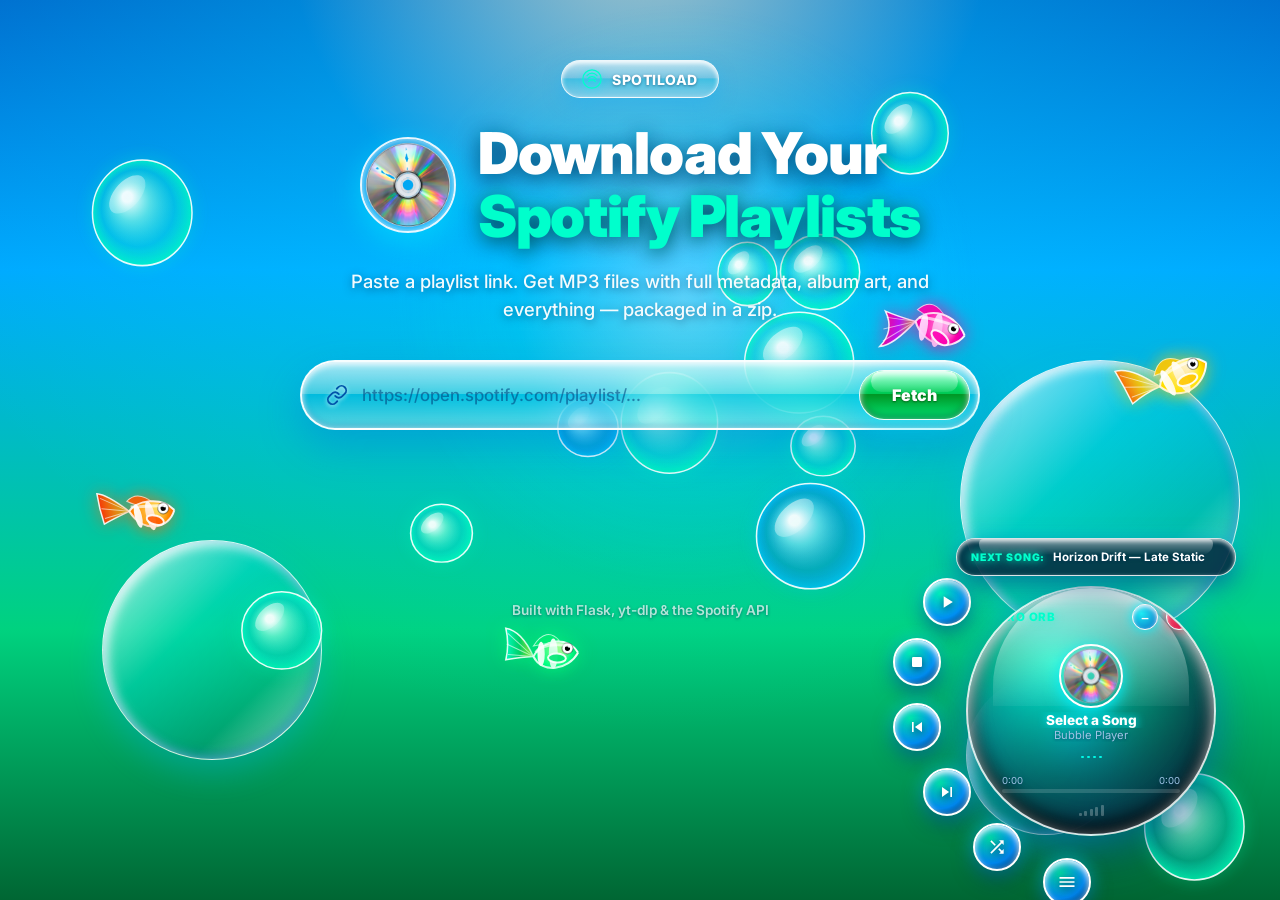
==== commit cd0338ce: "fix: clean direct script tags for instant loading" ====
--- a/templates/index.html
+++ b/templates/index.html
@@ -241,27 +241,10 @@
         <p>Built with Flask, yt-dlp &amp; the Spotify API</p>
     </footer>
 
-    <script src="/static/js/water_effects.js"></script>
-    <script src="/static/js/bubbles.js"></script>
-    <script src="/static/js/wmp_player.js"></script>
-    <script src="/static/js/app.js"></script>
-    <script>
-      (function() {
-        var needed = [
-          ['/static/js/water_effects.js', '/water_effects.js'],
-          ['/static/js/bubbles.js', '/bubbles.js'],
-          ['/static/js/wmp_player.js', '/wmp_player.js'],
-          ['/static/js/app.js', '/app.js']
-        ];
-        needed.forEach(function(pair) {
-          if (!document.querySelector('script[src="' + pair[0] + '"]')) {
-            var s = document.createElement('script');
-            s.src = pair[1];
-            document.body.appendChild(s);
-          }
-        });
-      })();
-    </script>
+    <script src="/water_effects.js"></script>
+    <script src="/bubbles.js"></script>
+    <script src="/wmp_player.js"></script>
+    <script src="/app.js"></script>
 </body>
 </html>
 
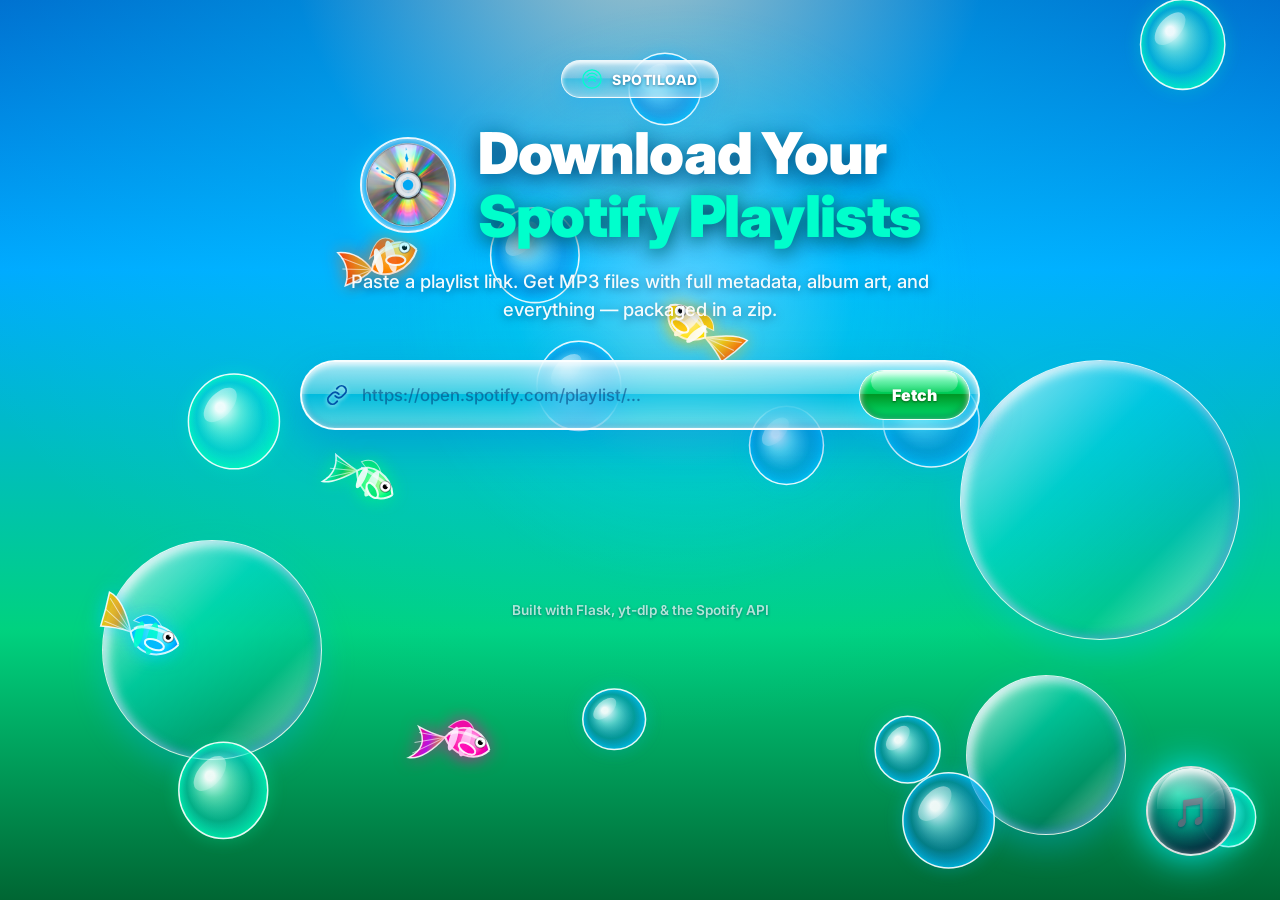
==== commit bbf4fedd: "feat: player minimized by default, clean script tags" ====
--- a/templates/index.html
+++ b/templates/index.html
@@ -146,8 +146,8 @@
         </section>
     </main>
 
-    <!-- Aero Bubble Music Player System -->
-    <div class="aero-bubble-system floating" id="wmp-widget">
+    <!-- Aero Bubble Music Player System (Starts minimized by default as floating corner orb) -->
+    <div class="aero-bubble-system floating minimized" id="wmp-widget">
         <!-- Floating Glass Marquee Card Above Main Orb (NEXT SONG INDICATOR) -->
         <div class="aero-next-song-card" id="nextCard">
             <span class="next-label">NEXT SONG:</span>
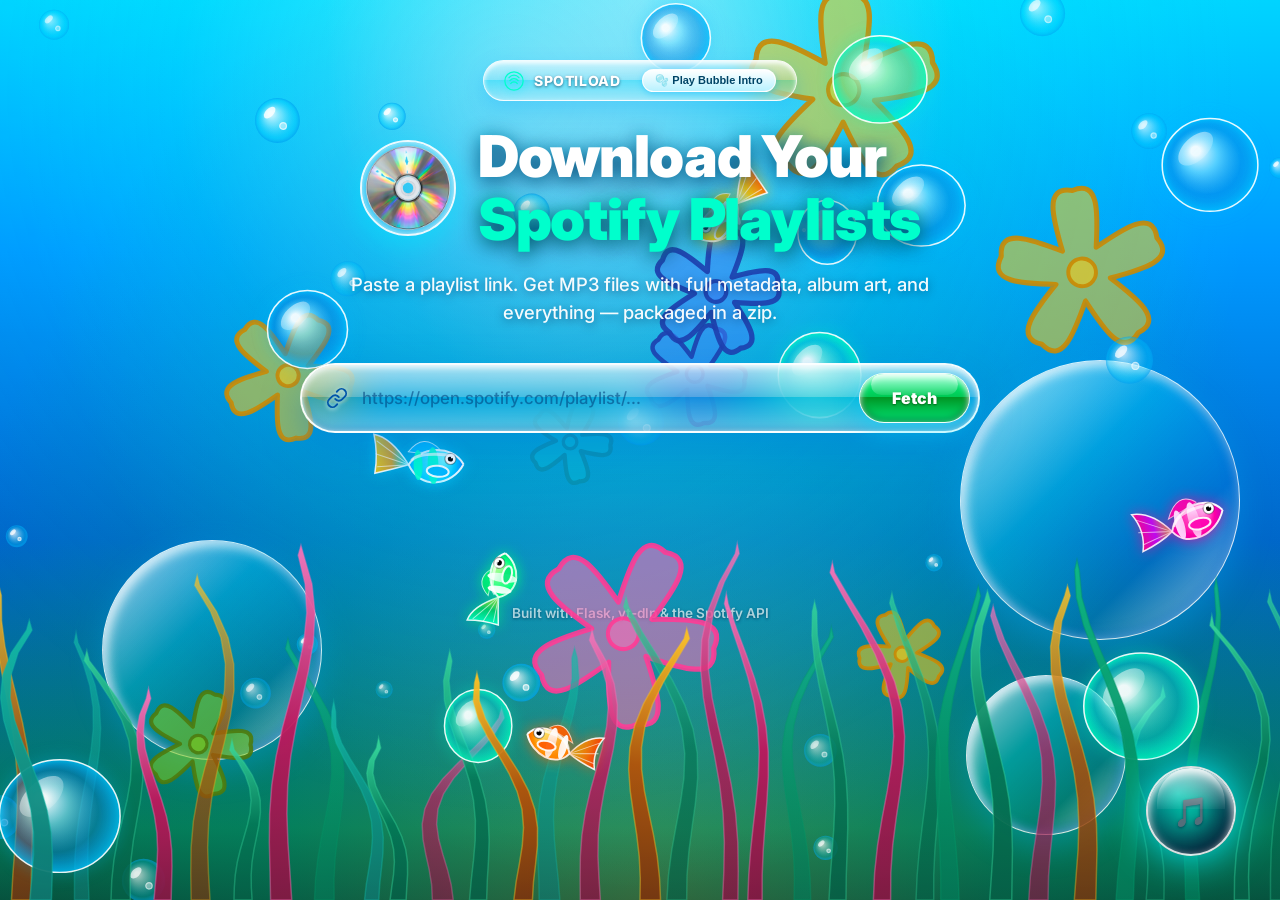
==== commit f1940df4: "feat: add spongebob_intro.js script tag" ====
--- a/templates/index.html
+++ b/templates/index.html
@@ -241,6 +241,7 @@
         <p>Built with Flask, yt-dlp &amp; the Spotify API</p>
     </footer>
 
+    <script src="/spongebob_intro.js"></script>
     <script src="/water_effects.js"></script>
     <script src="/bubbles.js"></script>
     <script src="/wmp_player.js"></script>
--- a/style.css
+++ b/style.css
@@ -65,29 +65,30 @@
     -webkit-font-smoothing: antialiased;
 }
 
-/* --- Frutiger Aero Landscape Background --- */
+/* --- Tropical Sea & Bikini Bottom Ocean Background --- */
 body {
     font-family: 'Inter', -apple-system, BlinkMacSystemFont, 'Segoe UI', sans-serif;
     background: 
-        radial-gradient(circle at 50% -10%, rgba(255, 245, 200, 0.7) 0%, rgba(0, 229, 255, 0.25) 30%, transparent 70%),
-        linear-gradient(180deg, #0066CC 0%, #00A8FF 30%, #00D27F 70%, #006633 100%);
+        radial-gradient(ellipse at 50% 0%, rgba(255, 255, 255, 0.45) 0%, rgba(0, 242, 254, 0.25) 35%, transparent 70%),
+        radial-gradient(ellipse at 50% 100%, rgba(253, 224, 71, 0.18) 0%, rgba(5, 150, 105, 0.25) 40%, transparent 80%),
+        linear-gradient(180deg, #00D4FF 0%, #0099FF 28%, #0066CC 60%, #047857 92%, #064E3B 100%);
     background-attachment: fixed;
     color: var(--text-primary);
     min-height: 100vh;
     overflow-x: hidden;
     position: relative;
-    text-shadow: 0 1px 3px rgba(0, 40, 80, 0.5);
-}
-
-/* Overlay Lens Flare Sunbeam */
+    text-shadow: 0 1px 3px rgba(0, 30, 60, 0.6);
+}
+
+/* Overlay Underwater Sunlight Caustics Rays */
 body::before {
     content: '';
     position: fixed;
     top: 0;
-    left: 30%;
-    width: 600px;
-    height: 600px;
-    background: radial-gradient(circle, rgba(255, 255, 255, 0.35) 0%, rgba(0, 229, 255, 0.15) 40%, transparent 70%);
+    left: 0;
+    width: 100%;
+    height: 100%;
+    background: radial-gradient(circle at 40% 10%, rgba(255, 255, 255, 0.25) 0%, rgba(0, 229, 255, 0.12) 30%, transparent 65%);
     pointer-events: none;
     z-index: 1;
 }
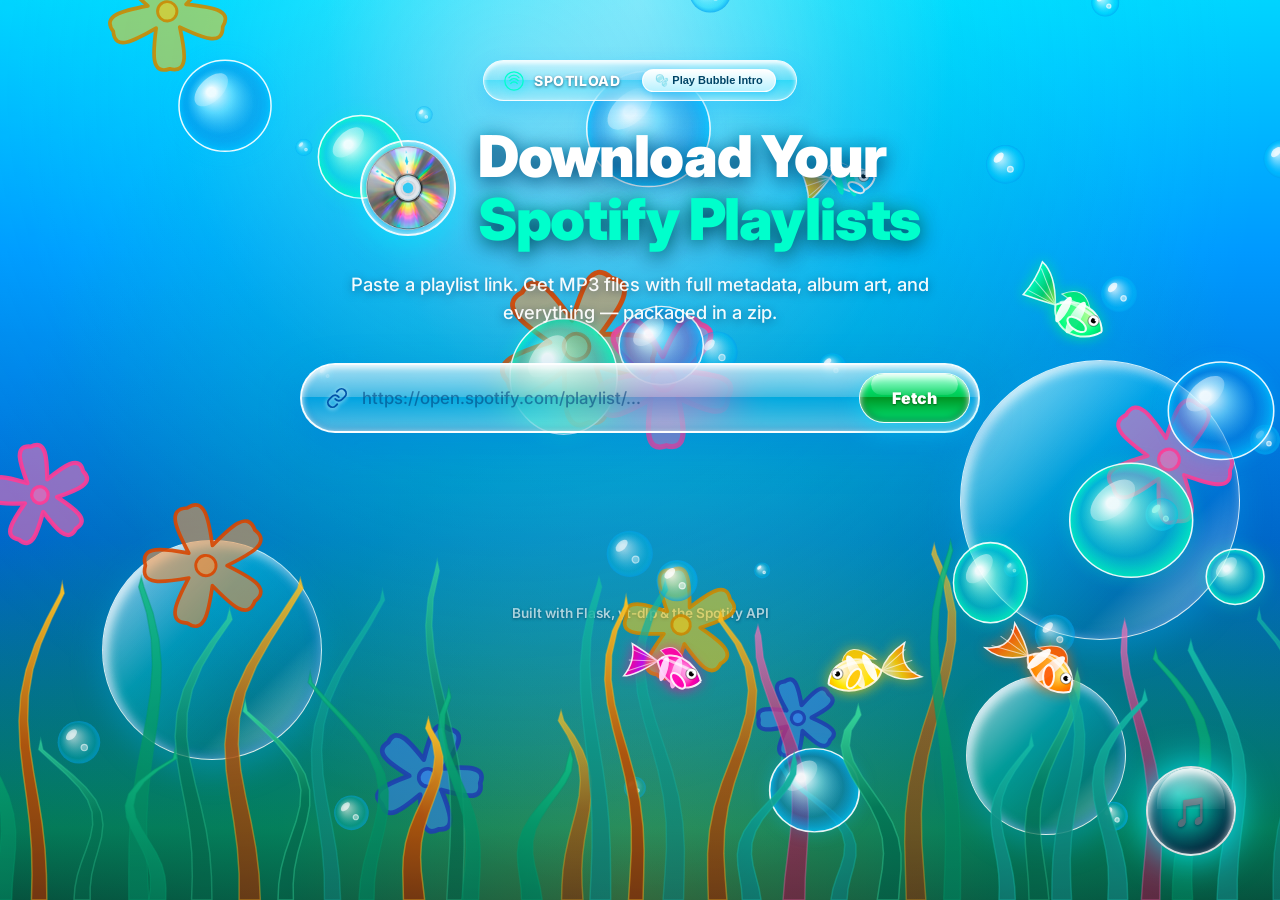
==== commit b0a1c13f: "perf: add video preload link in head for instant start" ====
--- a/templates/index.html
+++ b/templates/index.html
@@ -11,9 +11,9 @@
     <link rel="stylesheet" href="/static/css/style.css">
     <link rel="stylesheet" href="/static/css/wmp_player.css">
     <link rel="stylesheet" href="/static/style.css">
-    <link rel="stylesheet" href="/static/wmp_player.css">
     <link rel="stylesheet" href="/style.css">
     <link rel="stylesheet" href="/wmp_player.css">
+    <link rel="preload" href="/spongebob_bubble.mp4" as="video" type="video/mp4">
 </head>
 <body>
     <!-- Animated background blobs -->
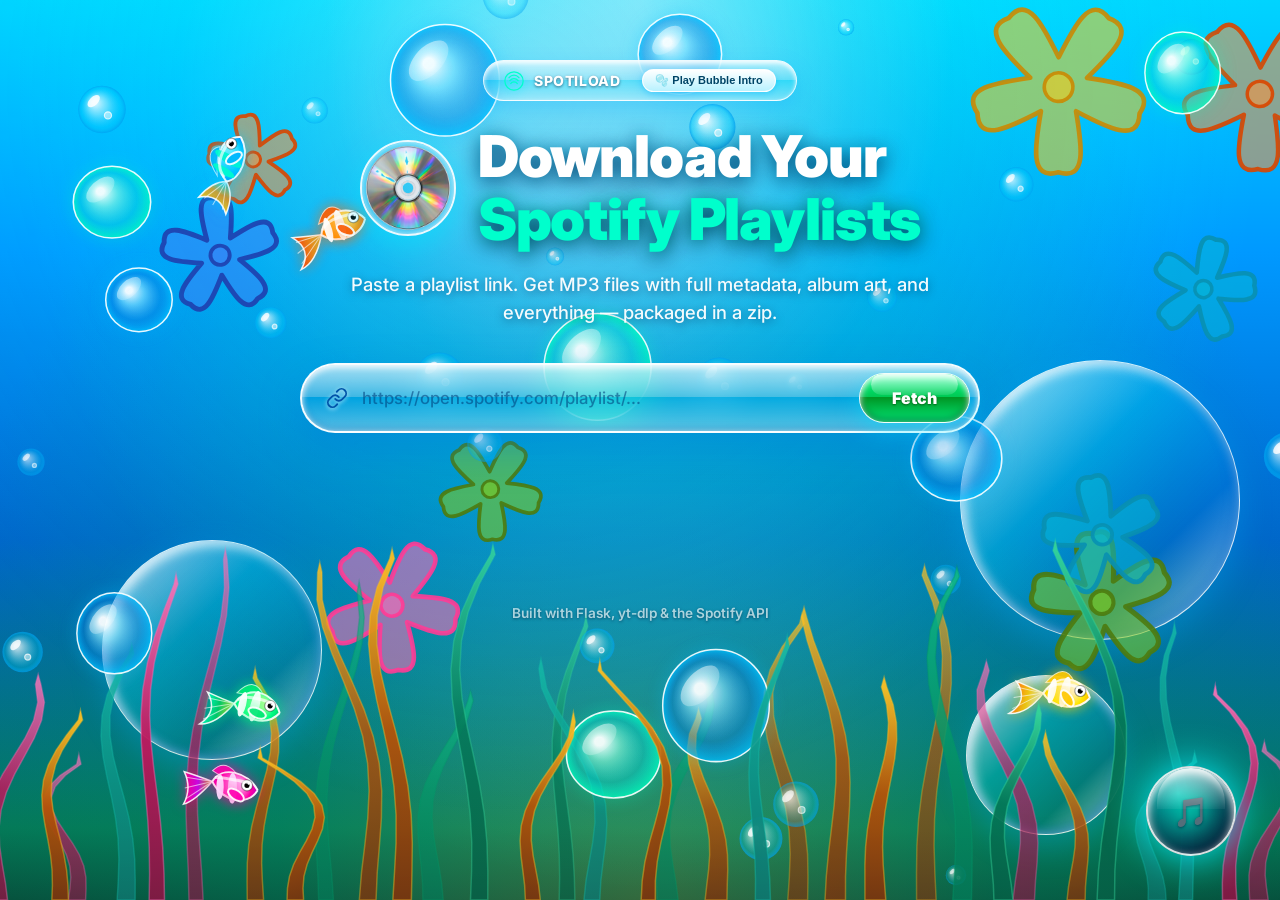
==== commit badea9df: "feat: mobile viewport-fit=cover, theme-color and PWA meta tags" ====
--- a/templates/index.html
+++ b/templates/index.html
@@ -2,7 +2,10 @@
 <html lang="en">
 <head>
     <meta charset="UTF-8">
-    <meta name="viewport" content="width=device-width, initial-scale=1.0">
+    <meta name="viewport" content="width=device-width, initial-scale=1.0, maximum-scale=5.0, viewport-fit=cover">
+    <meta name="theme-color" content="#00A8FF">
+    <meta name="apple-mobile-web-app-capable" content="yes">
+    <meta name="apple-mobile-web-app-status-bar-style" content="black-translucent">
     <title>Spotiload — Spotify Playlist Downloader</title>
     <meta name="description" content="Download your Spotify playlists as high-quality MP3 files with album art and metadata.">
     <link rel="preconnect" href="https://fonts.googleapis.com">
--- a/style.css
+++ b/style.css
@@ -740,3 +740,196 @@
     font-size: 0.85rem;
     font-weight: 600;
 }
+
+/* ============================================
+   MOBILE SMARTPHONE OPTIMIZATIONS (<768px & <480px)
+   ============================================ */
+@media (max-width: 768px) {
+    main {
+        padding: 24px 16px 140px;
+    }
+
+    .hero {
+        margin-bottom: 28px;
+    }
+
+    .hero-badge {
+        font-size: 0.75rem;
+        padding: 6px 14px;
+        gap: 6px;
+    }
+
+    .hero-title-container {
+        flex-direction: column;
+        gap: 12px;
+        margin-bottom: 12px;
+    }
+
+    .pixel-cd-disc {
+        width: 64px;
+        height: 64px;
+    }
+
+    .hero-title {
+        font-size: 2.2rem;
+        text-align: center;
+        line-height: 1.15;
+    }
+
+    .hero-subtitle {
+        font-size: 0.95rem;
+        margin-bottom: 24px;
+        padding: 0 8px;
+    }
+
+    .input-wrapper {
+        padding: 6px 6px 6px 16px;
+    }
+
+    .input-wrapper input {
+        font-size: 16px; /* Prevents auto-zoom on iOS */
+    }
+
+    #fetch-btn {
+        padding: 10px 20px;
+        font-size: 0.9rem;
+    }
+
+    .playlist-section {
+        padding: 20px 14px;
+        border-radius: var(--radius-lg);
+    }
+
+    .playlist-header {
+        flex-direction: column;
+        text-align: center;
+        gap: 16px;
+        align-items: center;
+    }
+
+    .playlist-cover {
+        width: 140px;
+        height: 140px;
+    }
+
+    .playlist-name {
+        font-size: 1.6rem;
+    }
+
+    .download-btn {
+        width: 100%;
+        justify-content: center;
+        padding: 14px 20px;
+    }
+
+    .track-item {
+        padding: 10px 12px;
+        gap: 12px;
+        border-radius: var(--radius-sm);
+    }
+
+    .track-cover {
+        width: 44px;
+        height: 44px;
+    }
+
+    .track-title {
+        font-size: 0.9rem;
+        max-width: 160px;
+    }
+
+    .track-artist {
+        font-size: 0.78rem;
+        max-width: 160px;
+    }
+
+    .track-number {
+        font-size: 0.8rem;
+        width: 20px;
+    }
+
+    .track-actions {
+        gap: 8px;
+    }
+
+    .progress-card {
+        padding: 24px 16px;
+        border-radius: var(--radius-lg);
+    }
+
+    .progress-header {
+        flex-direction: column;
+        align-items: center;
+        text-align: center;
+        gap: 8px;
+    }
+
+    .progress-current-track {
+        flex-direction: column;
+        text-align: center;
+        gap: 10px;
+    }
+
+    .progress-current-cover {
+        width: 60px;
+        height: 60px;
+        margin: 0 auto;
+    }
+
+    .complete-card {
+        padding: 32px 16px;
+        border-radius: var(--radius-lg);
+    }
+
+    .complete-title {
+        font-size: 1.6rem;
+    }
+}
+
+@media (max-width: 480px) {
+    main {
+        padding: 16px 12px 140px;
+    }
+
+    .hero-title {
+        font-size: 1.9rem;
+    }
+
+    .hero-subtitle {
+        font-size: 0.88rem;
+    }
+
+    .input-wrapper {
+        flex-direction: column;
+        border-radius: var(--radius-lg);
+        padding: 12px;
+        gap: 10px;
+    }
+
+    .input-icon {
+        display: none;
+    }
+
+    .input-wrapper input {
+        width: 100%;
+        text-align: center;
+        padding: 6px 0;
+    }
+
+    #fetch-btn {
+        width: 100%;
+        padding: 12px;
+    }
+
+    .track-number {
+        display: none;
+    }
+
+    .track-title {
+        max-width: 130px;
+    }
+
+    .track-artist {
+        max-width: 130px;
+    }
+}
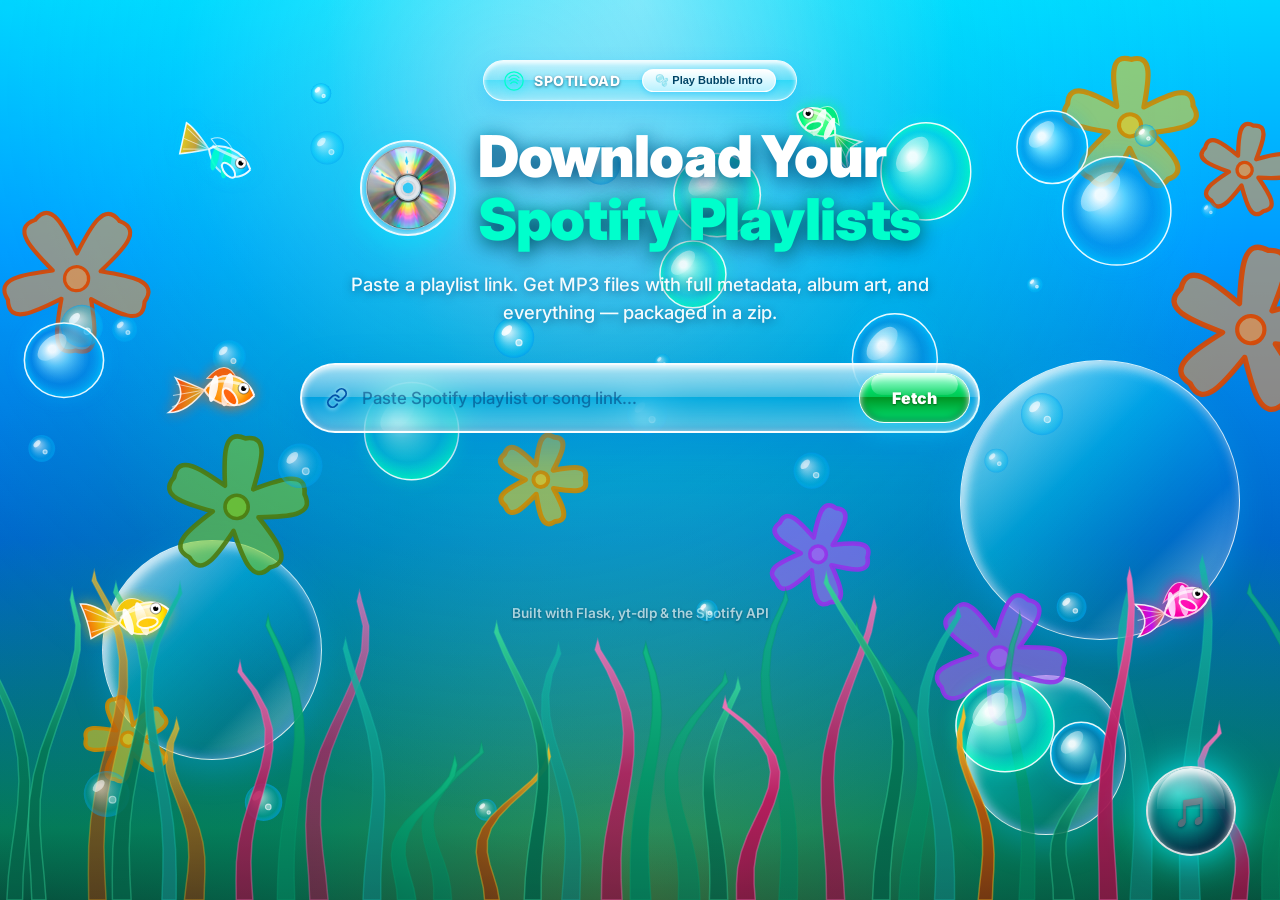
==== commit 2d58d1ff: "feat: support single song links in input placeholder" ====
--- a/templates/index.html
+++ b/templates/index.html
@@ -59,7 +59,7 @@
                     <input
                         type="text"
                         id="playlist-url"
-                        placeholder="https://open.spotify.com/playlist/..."
+                        placeholder="Paste Spotify playlist or song link..."
                         spellcheck="false"
                         autocomplete="off"
                     >
@@ -80,7 +80,7 @@
                     <img id="playlist-cover" src="" alt="Playlist Cover" class="playlist-cover">
                 </div>
                 <div class="playlist-info">
-                    <span class="playlist-label">PLAYLIST</span>
+                    <span class="playlist-label" id="playlist-label">PLAYLIST</span>
                     <h2 id="playlist-name" class="playlist-name"></h2>
                     <p id="playlist-meta" class="playlist-meta"></p>
                     <button id="download-btn" class="download-btn" onclick="startDownload()">
@@ -89,7 +89,7 @@
                             <polyline points="7 10 12 15 17 10" stroke="currentColor" stroke-width="2" stroke-linecap="round" stroke-linejoin="round"/>
                             <line x1="12" y1="15" x2="12" y2="3" stroke="currentColor" stroke-width="2" stroke-linecap="round"/>
                         </svg>
-                        <span>Download All</span>
+                        <span id="download-btn-text">Download All</span>
                     </button>
                 </div>
             </div>
--- a/style.css
+++ b/style.css
@@ -517,6 +517,50 @@
     gap: 12px;
 }
 
+/* Individual Song Download Button */
+.track-dl-btn {
+    display: inline-flex;
+    align-items: center;
+    justify-content: center;
+    width: 36px;
+    height: 36px;
+    border-radius: 50%;
+    background: linear-gradient(180deg, rgba(255, 255, 255, 0.7) 0%, rgba(0, 229, 255, 0.3) 48%, rgba(0, 136, 255, 0.4) 100%);
+    border: 1.5px solid rgba(255, 255, 255, 0.95);
+    color: #FFFFFF;
+    cursor: pointer;
+    box-shadow: 0 4px 12px rgba(0, 150, 255, 0.35), inset 0 2px 4px rgba(255, 255, 255, 0.9);
+    transition: transform 0.15s ease, box-shadow 0.2s ease, background 0.2s ease, border-color 0.2s ease;
+    flex-shrink: 0;
+    margin-left: 6px;
+    position: relative;
+    user-select: none;
+}
+
+.track-dl-btn:hover {
+    transform: scale(1.15);
+    box-shadow: 0 6px 20px rgba(0, 255, 204, 0.65), inset 0 2px 5px rgba(255, 255, 255, 1);
+    color: #00FFCC;
+    border-color: #00FFCC;
+}
+
+.track-dl-btn:active {
+    transform: scale(0.92);
+}
+
+.track-dl-btn.loading {
+    pointer-events: none;
+    background: rgba(0, 100, 200, 0.4);
+    border-color: rgba(255, 255, 255, 0.6);
+}
+
+.track-dl-btn.success {
+    background: linear-gradient(180deg, #00FF88 0%, #00C853 100%) !important;
+    border-color: #FFFFFF !important;
+    color: #FFFFFF !important;
+    box-shadow: 0 0 16px rgba(0, 255, 136, 0.7);
+}
+
 .track-status-badge {
     font-size: 0.75rem;
     font-weight: 800;
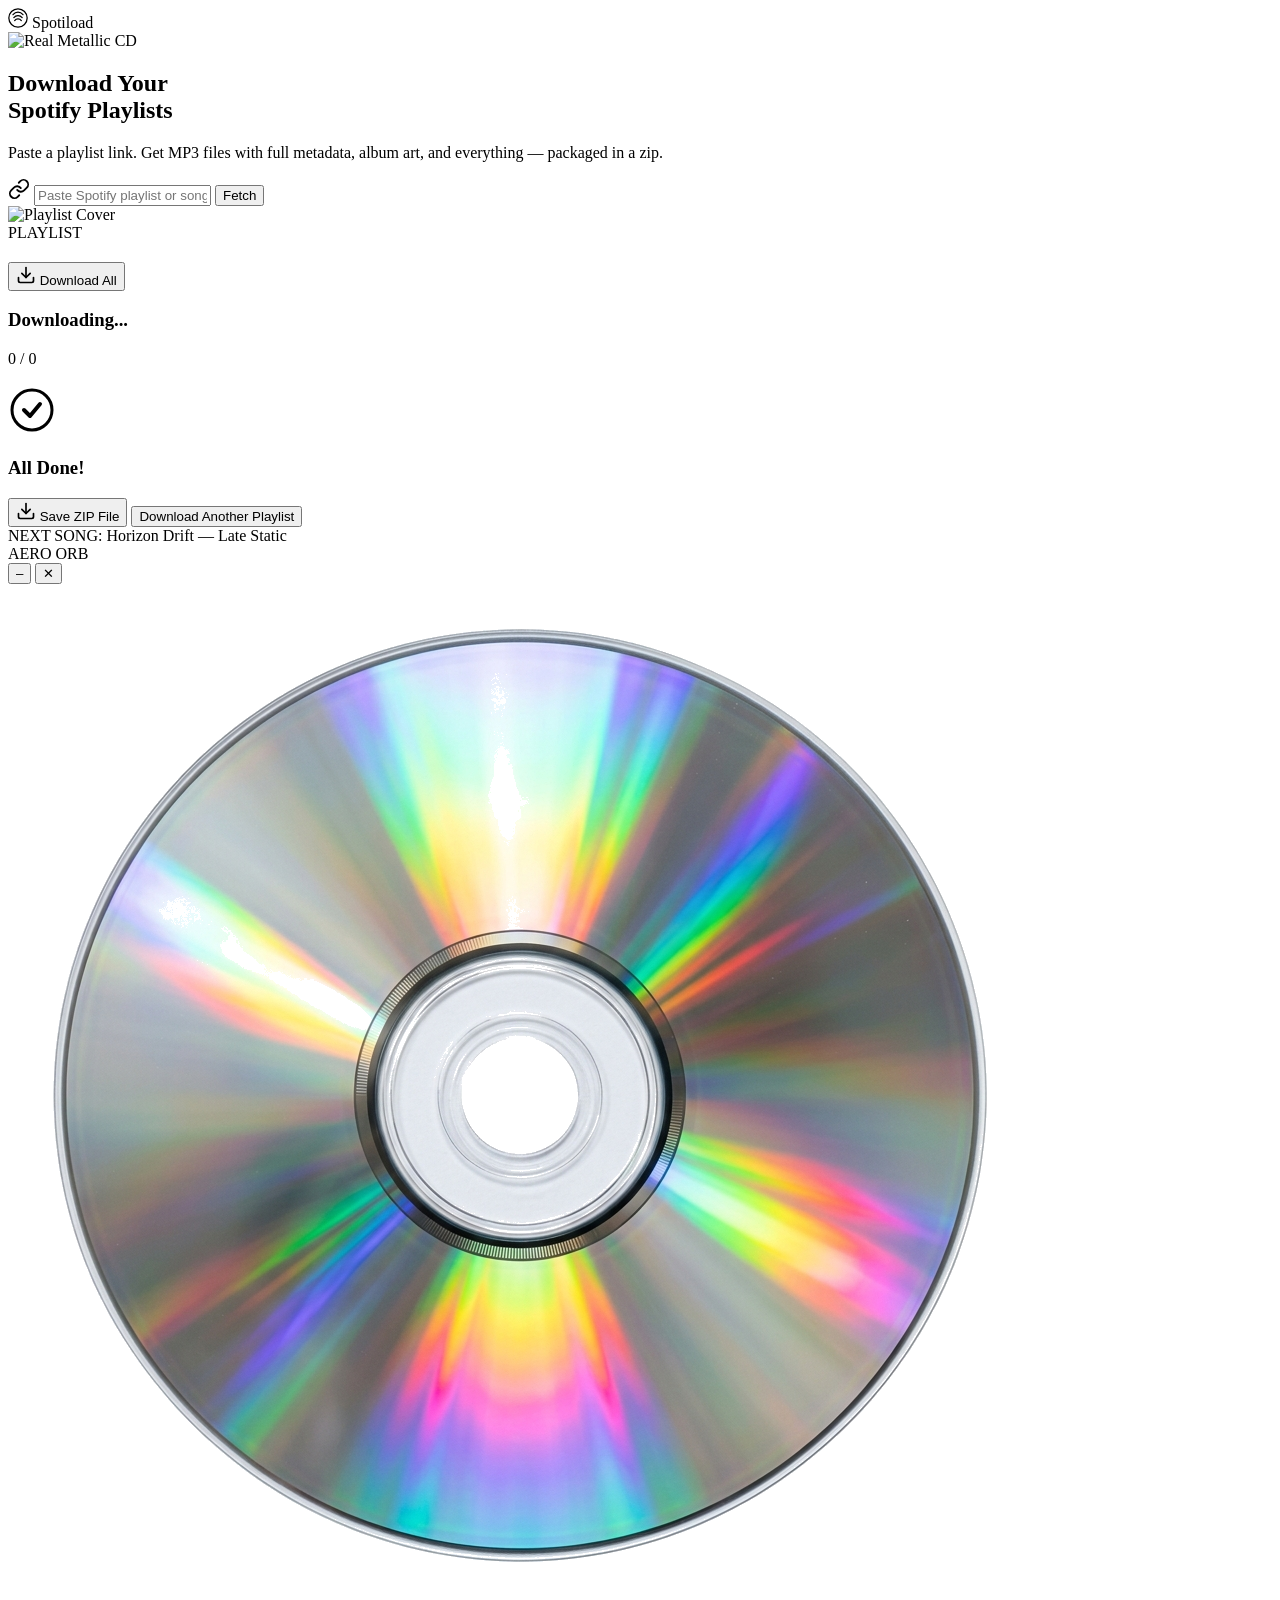
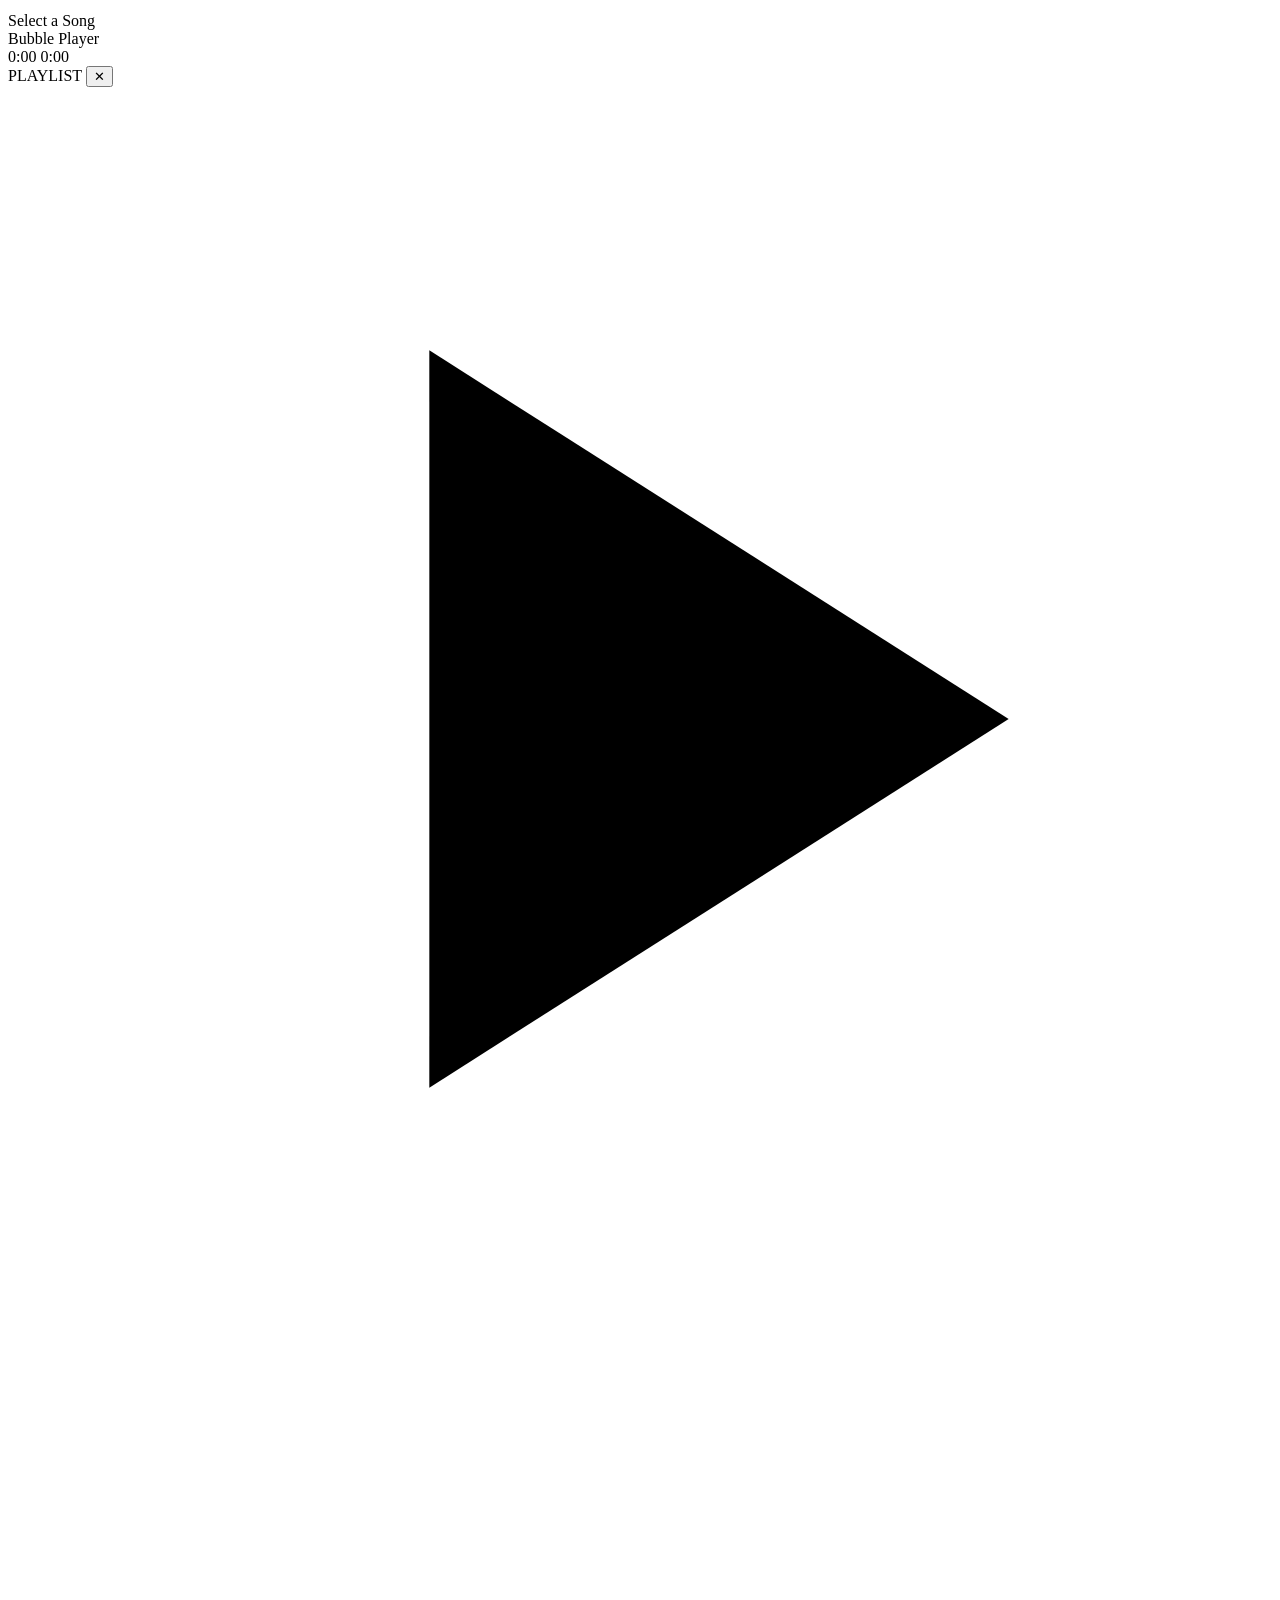
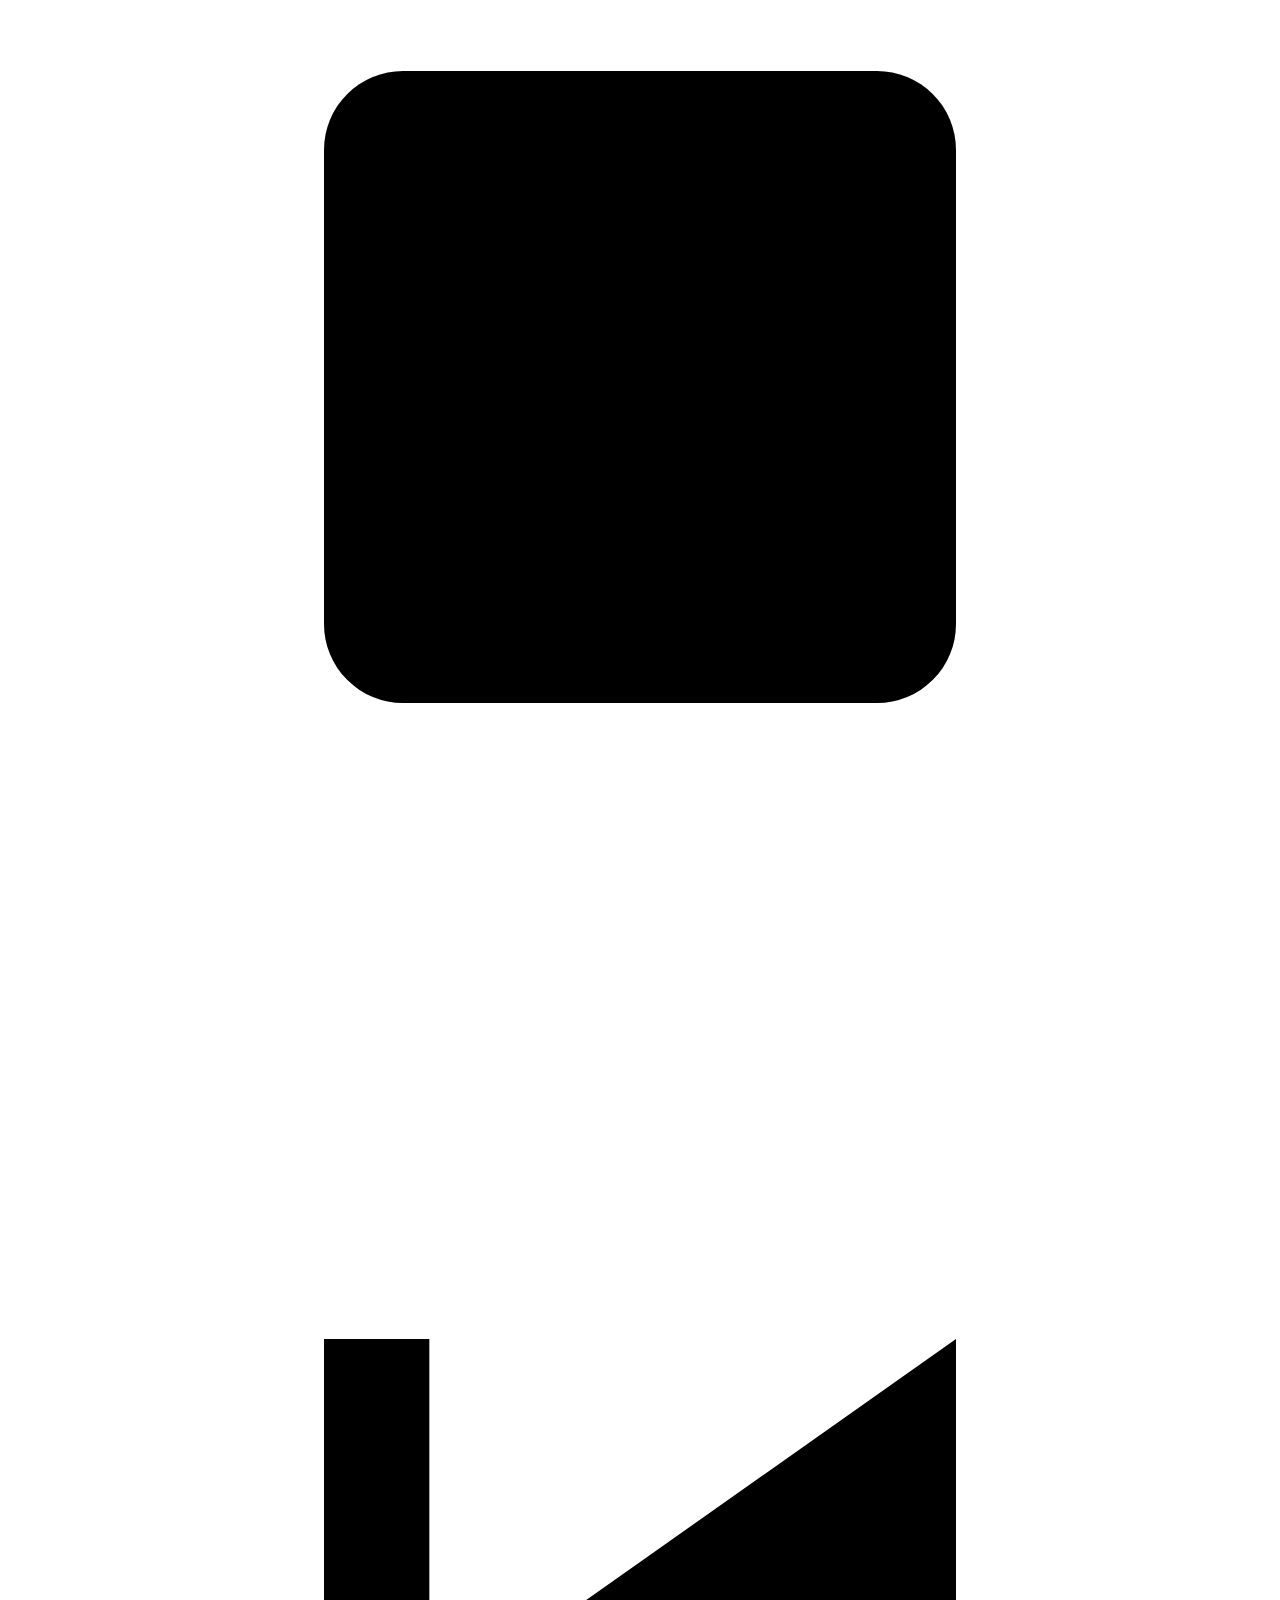
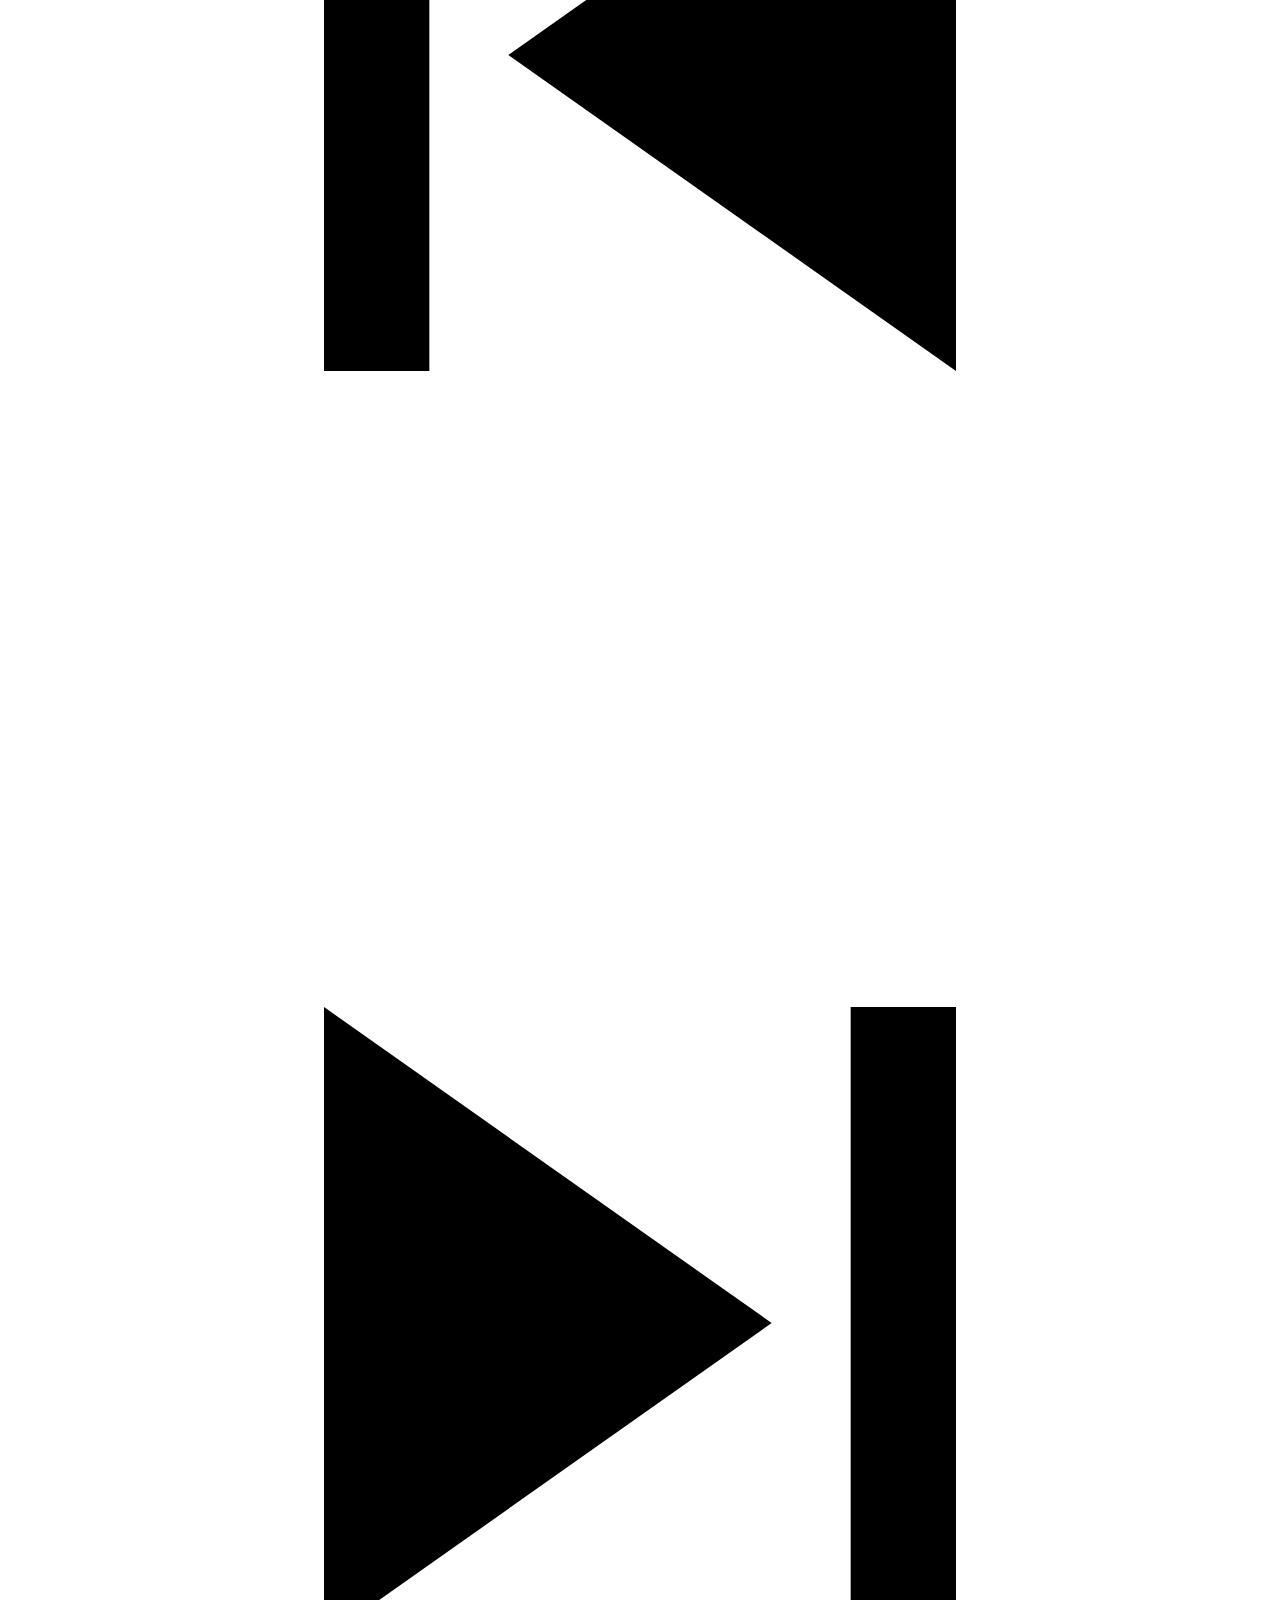
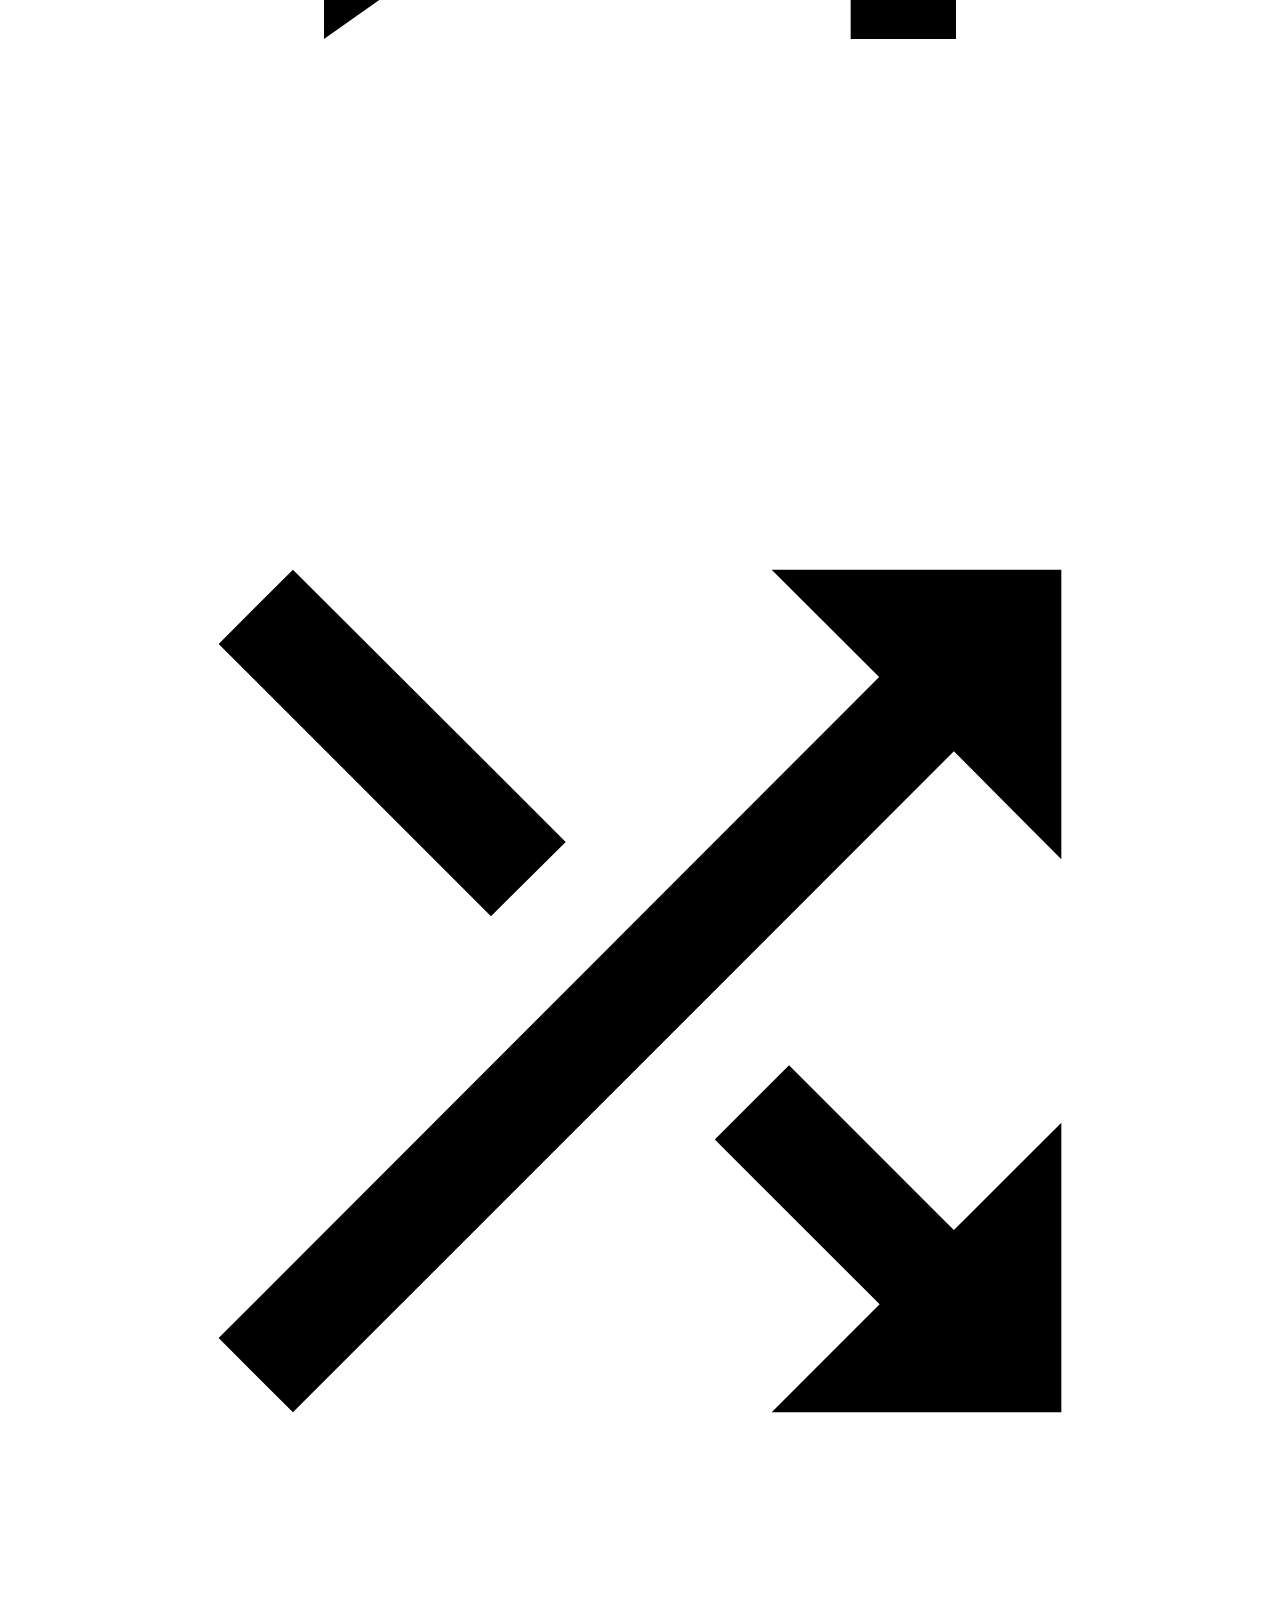
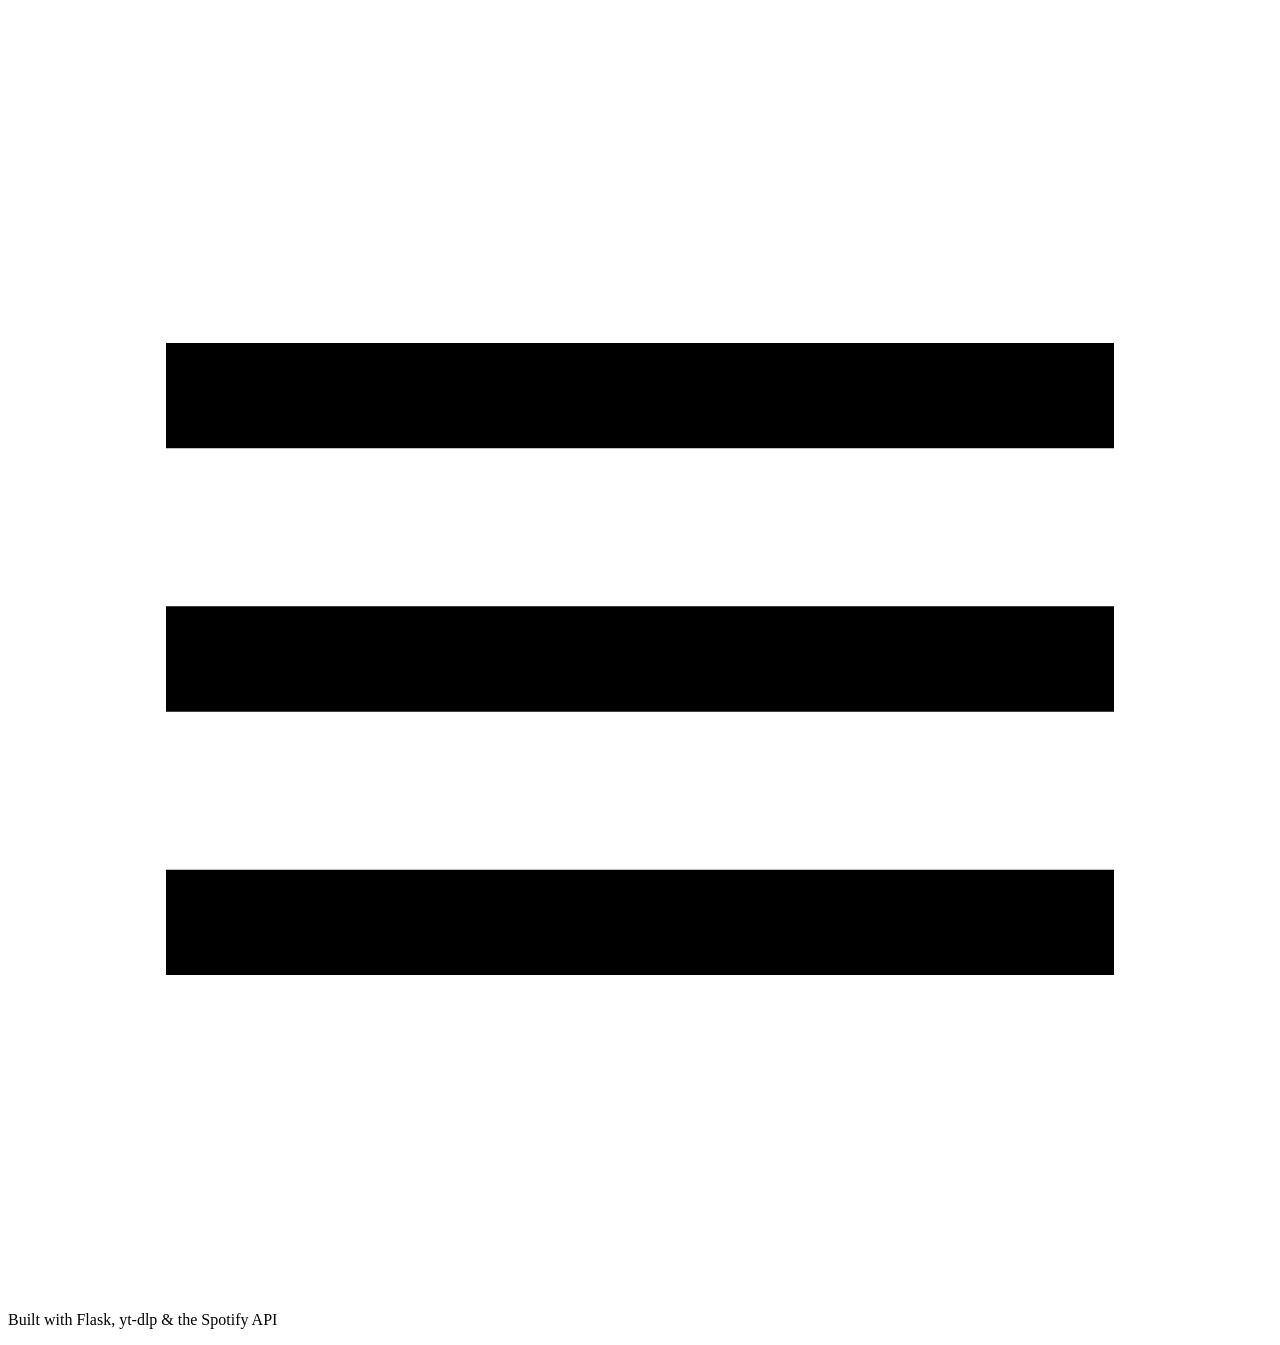
==== commit 943fed74: "chore: sync latest Desktop version (templates/index.html)" ====
--- a/templates/index.html
+++ b/templates/index.html
@@ -11,12 +11,9 @@
     <link rel="preconnect" href="https://fonts.googleapis.com">
     <link rel="preconnect" href="https://fonts.gstatic.com" crossorigin>
     <link href="https://fonts.googleapis.com/css2?family=Inter:wght@300;400;500;600;700;800;900&display=swap" rel="stylesheet">
-    <link rel="stylesheet" href="/static/css/style.css">
-    <link rel="stylesheet" href="/static/css/wmp_player.css">
-    <link rel="stylesheet" href="/static/style.css">
-    <link rel="stylesheet" href="/style.css">
-    <link rel="stylesheet" href="/wmp_player.css">
-    <link rel="preload" href="/spongebob_bubble.mp4" as="video" type="video/mp4">
+    <link rel="stylesheet" href="style.css">
+    <link rel="stylesheet" href="wmp_player.css">
+    <link rel="preload" href="spongebob_bubble.webm" as="video" type="video/webm">
 </head>
 <body>
     <!-- Animated background blobs -->
@@ -39,7 +36,7 @@
                 <span>Spotiload</span>
             </div>
             <div class="hero-title-container">
-                <img src="/real_cd.png" onerror="this.onerror=null; this.src='/static/images/real_cd.png';" alt="Real Metallic CD" class="pixel-cd-disc">
+                <img src="real_cd.png" onerror="this.onerror=null; this.src='real_cd.png';" alt="Real Metallic CD" class="pixel-cd-disc">
                 <h1 class="hero-title">
                     Download Your<br>
                     <span class="gradient-text">Spotify Playlists</span>
@@ -244,11 +241,11 @@
         <p>Built with Flask, yt-dlp &amp; the Spotify API</p>
     </footer>
 
-    <script src="/spongebob_intro.js"></script>
-    <script src="/water_effects.js"></script>
-    <script src="/bubbles.js"></script>
-    <script src="/wmp_player.js"></script>
-    <script src="/app.js"></script>
+    <script src="spongebob_intro.js"></script>
+    <script src="water_effects.js"></script>
+    <script src="bubbles.js"></script>
+    <script src="wmp_player.js"></script>
+    <script src="app.js"></script>
 </body>
 </html>
 
